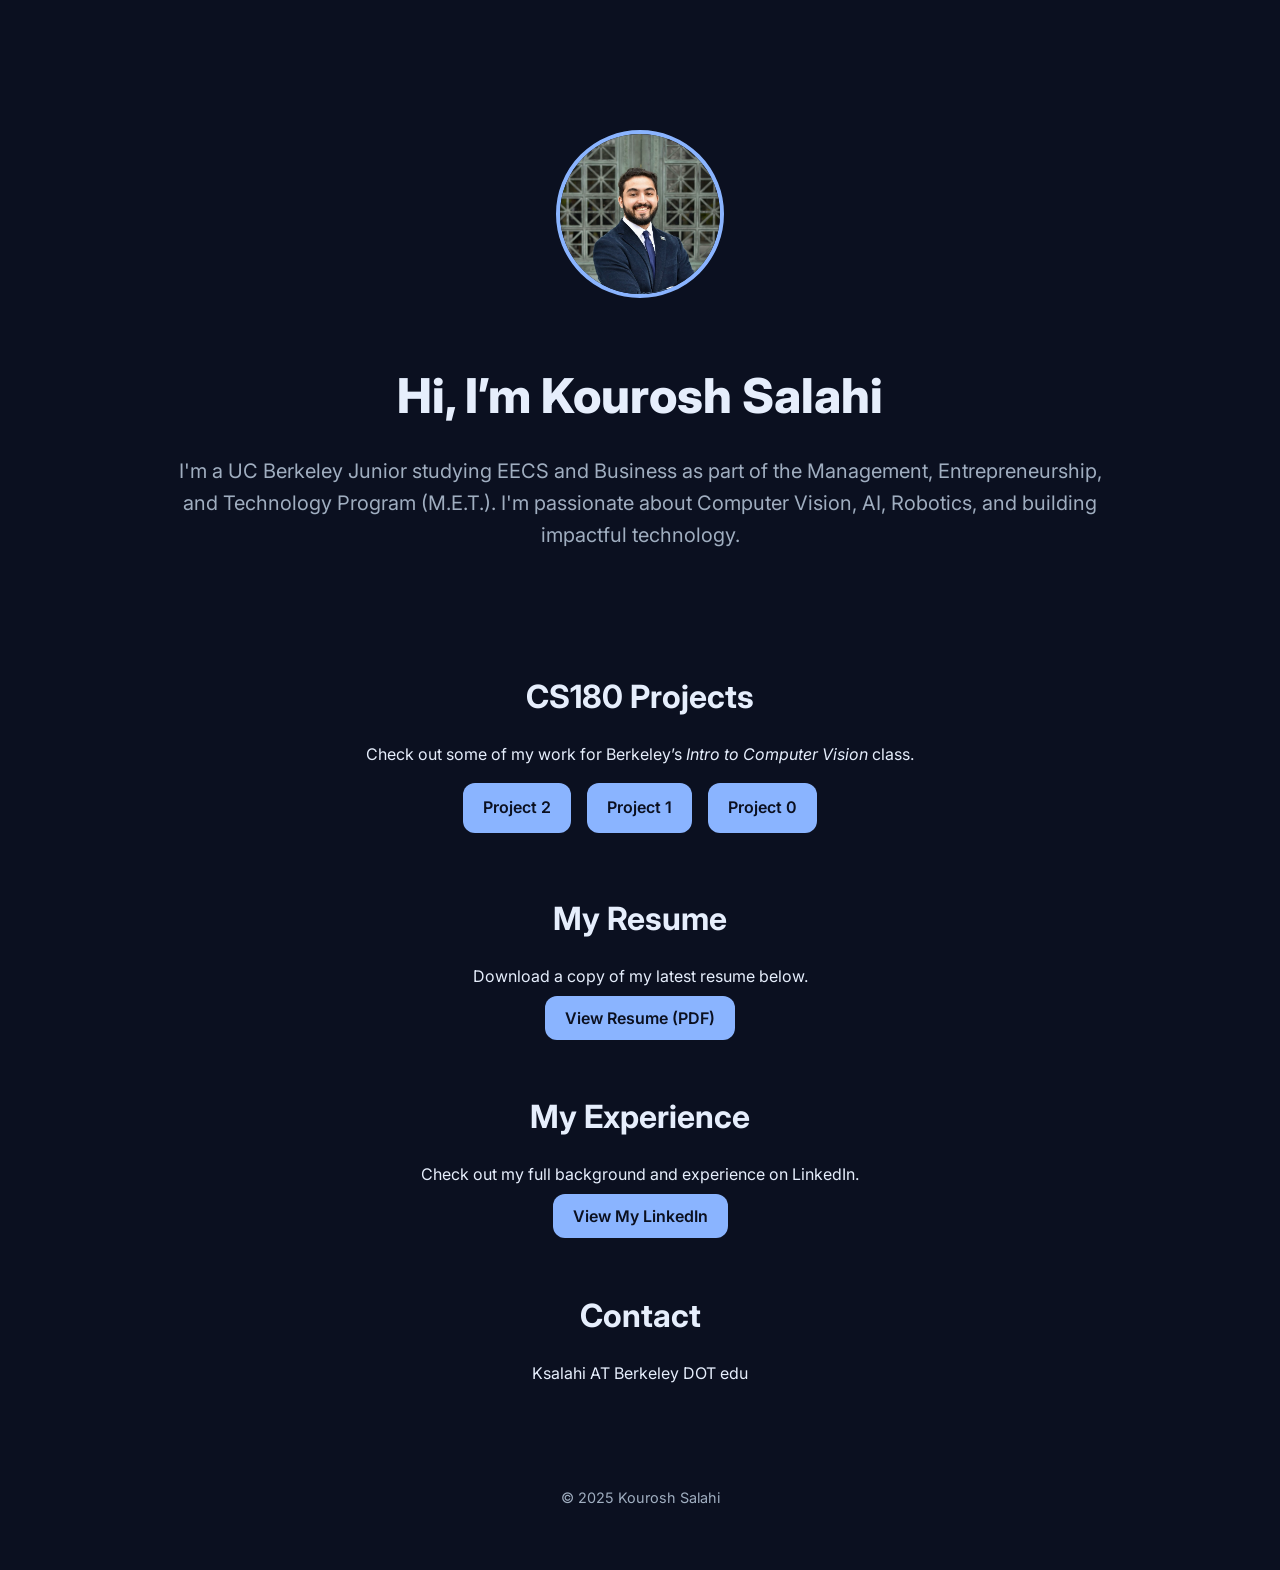
==== index.html @ a62f7135 "Revise personal info and include resume download link Updated personal description and added resume " ====
<!doctype html>
<html lang="en">
<head>
  <meta charset="utf-8" />
  <meta name="viewport" content="width=device-width, initial-scale=1" />
  <title>Kourosh Salahi — Landing Page</title>
  <link href="https://fonts.googleapis.com/css2?family=Inter:wght@400;600;800&display=swap" rel="stylesheet">
  <style>
    :root {
      --bg: #0b1020;
      --card: #111836;
      --muted: #a0aec0;
      --ink: #e6eefc;
      --accent: #8ab4ff;
    }
    body {
      margin: 0;
      font-family: Inter, system-ui, sans-serif;
      background: var(--bg);
      color: var(--ink);
      line-height: 1.6;
    }
    .container {
      max-width: 1000px;
      margin: 0 auto;
      padding: 20px;
    }
    header {
      text-align: center;
      padding: 80px 20px 40px;
    }
    header img {
      width: 160px;
      height: 160px;
      border-radius: 50%;
      object-fit: cover;
      border: 4px solid var(--accent);
      margin-top: 30px;
      margin-bottom: 20px;
    }
    header h1 {
      font-size: 3rem;
      font-weight: 800;
      margin-bottom: 15px;
    }
    header p {
      font-size: 1.25rem;
      color: var(--muted);
    }
    section {
      margin: 60px 0;
      text-align: center;
    }
    section h2 {
      font-size: 2rem;
      font-weight: 700;
      margin-bottom: 20px;
    }
    .btn-grid {
      display: flex;
      flex-wrap: wrap;
      gap: 16px;
      justify-content: center;
    }
    .btn {
      background: var(--accent);
      color: #0b1020;
      padding: 12px 20px;
      border-radius: 12px;
      font-weight: 600;
      text-decoration: none;
      transition: background 0.2s ease;
    }
    .btn:hover {
      background: #a7c4ff;
    }
    footer {
      text-align: center;
      color: var(--muted);
      padding: 40px 20px;
      font-size: 0.9rem;
    }
  </style>
</head>
<body>
  <div class="container">
    <!-- Intro -->
    <header>
      <!-- Replace 'me.jpg' with your picture -->
      <img src="./media/me.jpg" alt="Kourosh Salahi headshot">
      <h1>Hi, I’m Kourosh Salahi</h1>
      <p>I'm a UC Berkeley Junior studying EECS and Business as part of the Management, Entrepreneurship, and Technology Program (M.E.T.). I'm passionate about Computer Vision, AI, Robotics, and building impactful technology.</p>
    </header>

    <!-- Projects section -->
    <section>
      <h2>CS180 Projects</h2>
      <p>Check out some of my work for Berkeley’s <em>Intro to Computer Vision</em> class.</p>
      <div class="btn-grid">
        <a href="./2/" class="btn">Project 2</a>
        <a href="./1/" class="btn">Project 1</a>
        <a href="./0/" class="btn">Project 0</a>
      </div>

    </section>

    <!-- Resume section -->
<!-- Resume section -->
<section> 
  <h2>My Resume</h2> 
  <p>Download a copy of my latest resume below.</p>  
  <a href="Salahi_Kourosh_Resume_Site.pdf" target="_blank" class="btn">View Resume (PDF)</a> 
</section>
    
<section>
  <h2>My Experience</h2>
  <p>Check out my full background and experience on LinkedIn.</p>
  <a href="https://www.linkedin.com/in/kourosh-salahi" target="_blank" class="btn">View My LinkedIn</a>
</section>

<section>
  <h2>Contact</h2>
  <p>Ksalahi AT Berkeley DOT edu</p>
</section>
    <!-- Footer -->
    <footer>
      © 2025 Kourosh Salahi
    </footer>
  </div>
</body>
</html>
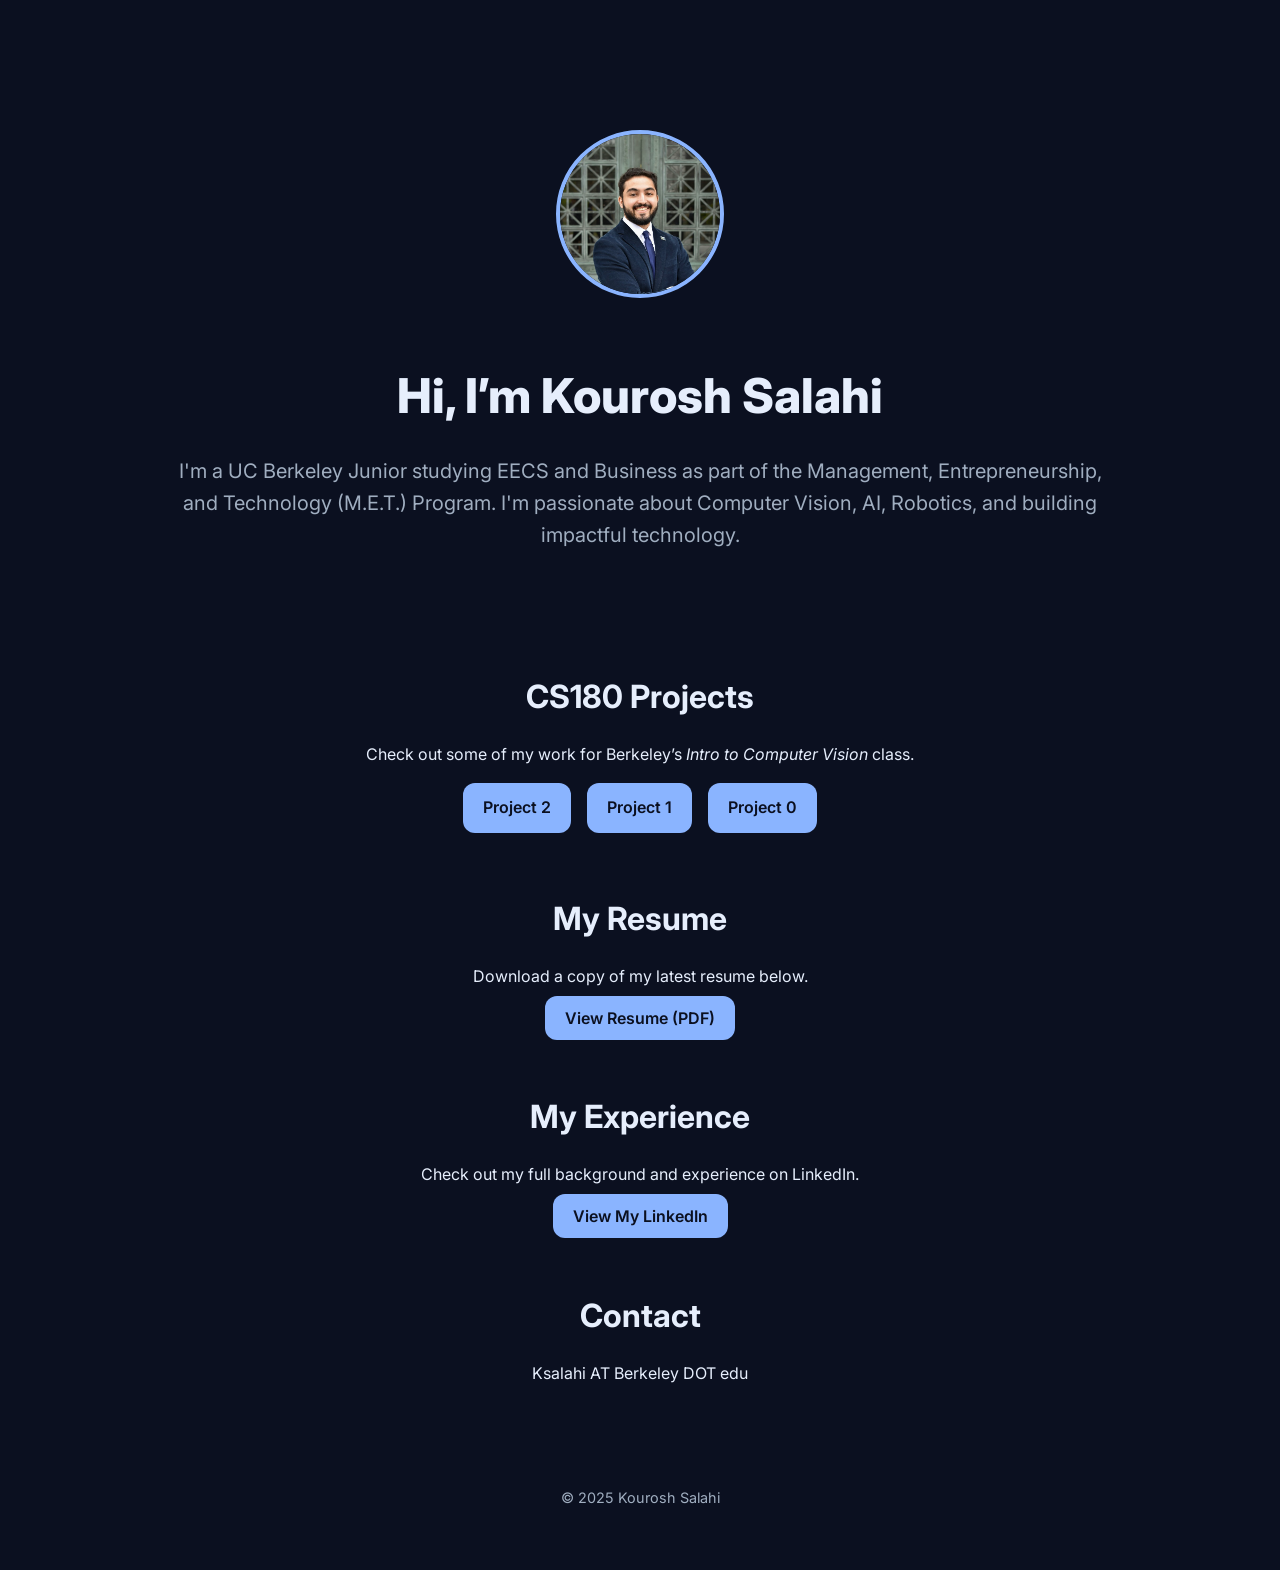
==== commit 43449703: "Fix typo in program name description" ====
--- a/index.html
+++ b/index.html
@@ -89,7 +89,7 @@
       <!-- Replace 'me.jpg' with your picture -->
       <img src="./media/me.jpg" alt="Kourosh Salahi headshot">
       <h1>Hi, I’m Kourosh Salahi</h1>
-      <p>I'm a UC Berkeley Junior studying EECS and Business as part of the Management, Entrepreneurship, and Technology Program (M.E.T.). I'm passionate about Computer Vision, AI, Robotics, and building impactful technology.</p>
+      <p>I'm a UC Berkeley Junior studying EECS and Business as part of the Management, Entrepreneurship, and Technology (M.E.T.) Program. I'm passionate about Computer Vision, AI, Robotics, and building impactful technology.</p>
     </header>
 
     <!-- Projects section -->
@@ -109,7 +109,7 @@
 <section> 
   <h2>My Resume</h2> 
   <p>Download a copy of my latest resume below.</p>  
-  <a href="Salahi_Kourosh_Resume_Site.pdf" target="_blank" class="btn">View Resume (PDF)</a> 
+  <a href="./media/Salahi_Kourosh_Resume_Site.pdf" target="_blank" class="btn">View Resume (PDF)</a> 
 </section>
     
 <section>
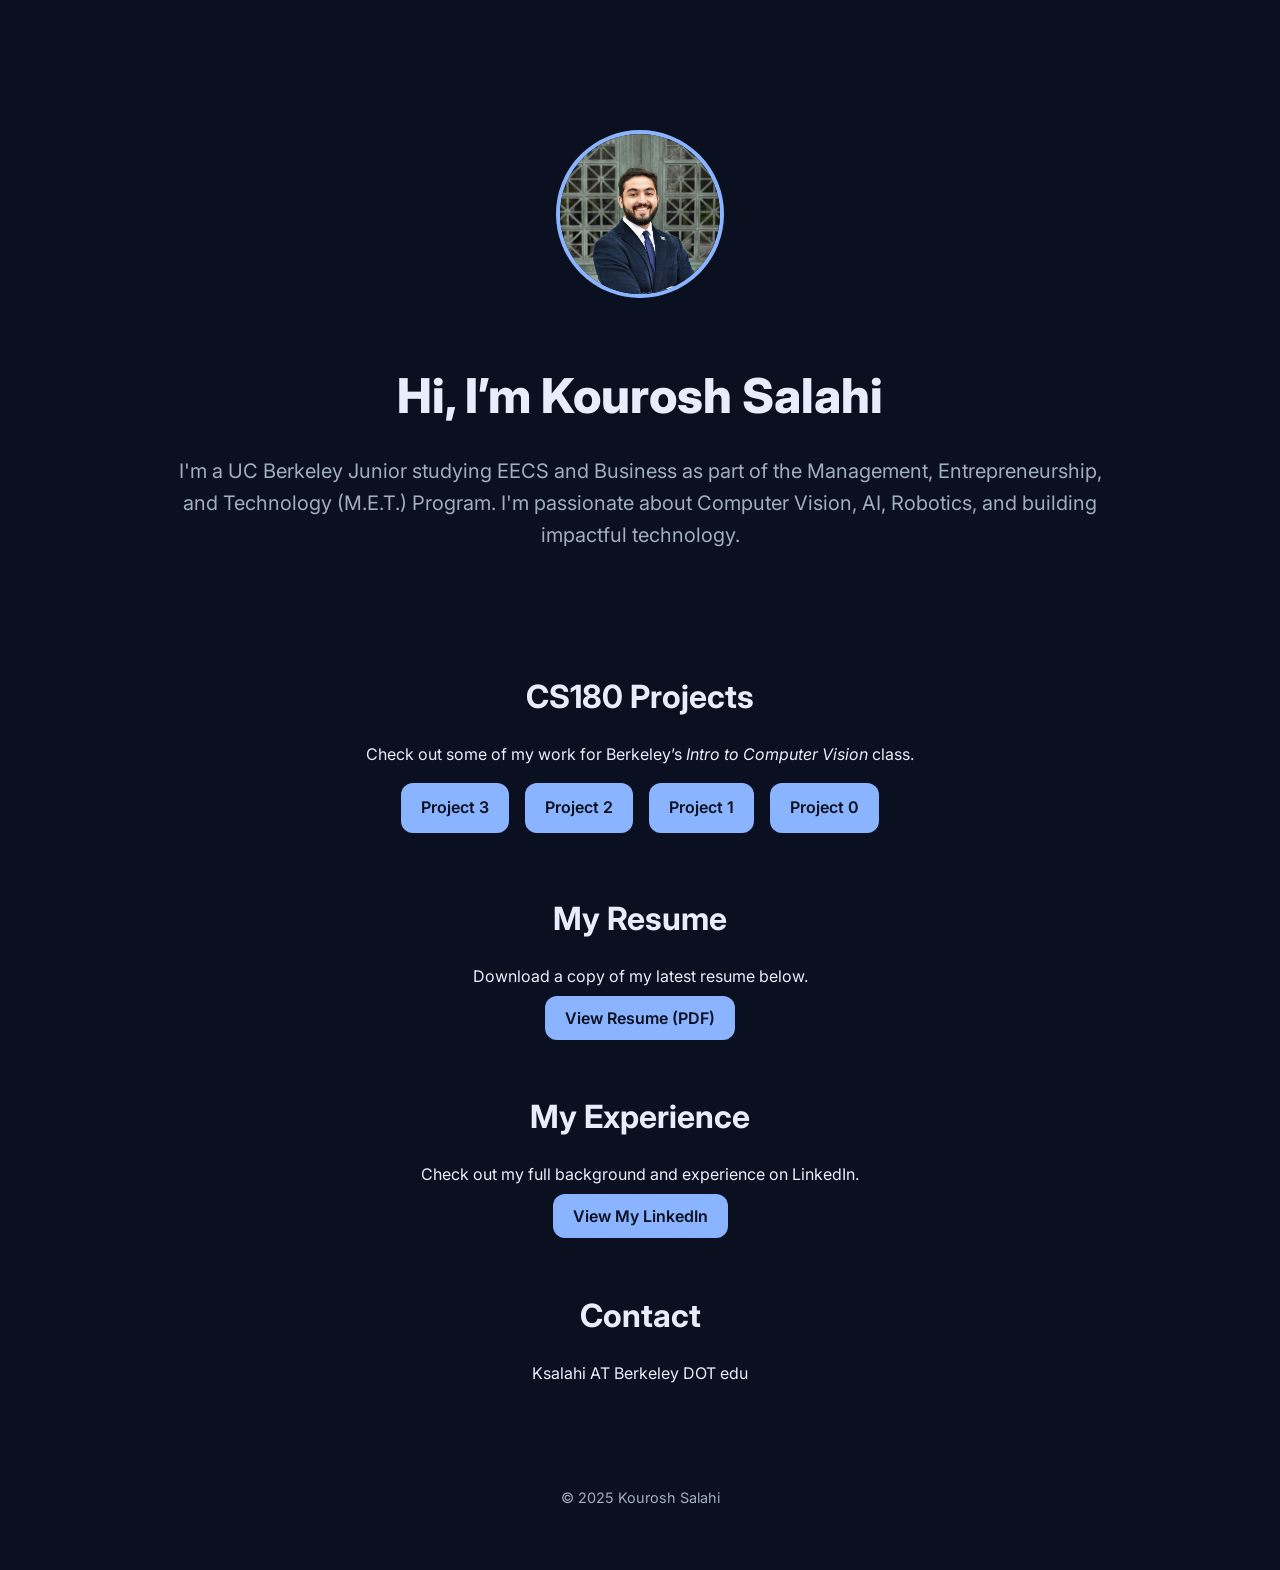
==== commit 1a686bb9: "Add link for Project 3 in index.html" ====
--- a/index.html
+++ b/index.html
@@ -97,6 +97,7 @@
       <h2>CS180 Projects</h2>
       <p>Check out some of my work for Berkeley’s <em>Intro to Computer Vision</em> class.</p>
       <div class="btn-grid">
+        <a href="./3/" class="btn">Project 3</a>
         <a href="./2/" class="btn">Project 2</a>
         <a href="./1/" class="btn">Project 1</a>
         <a href="./0/" class="btn">Project 0</a>
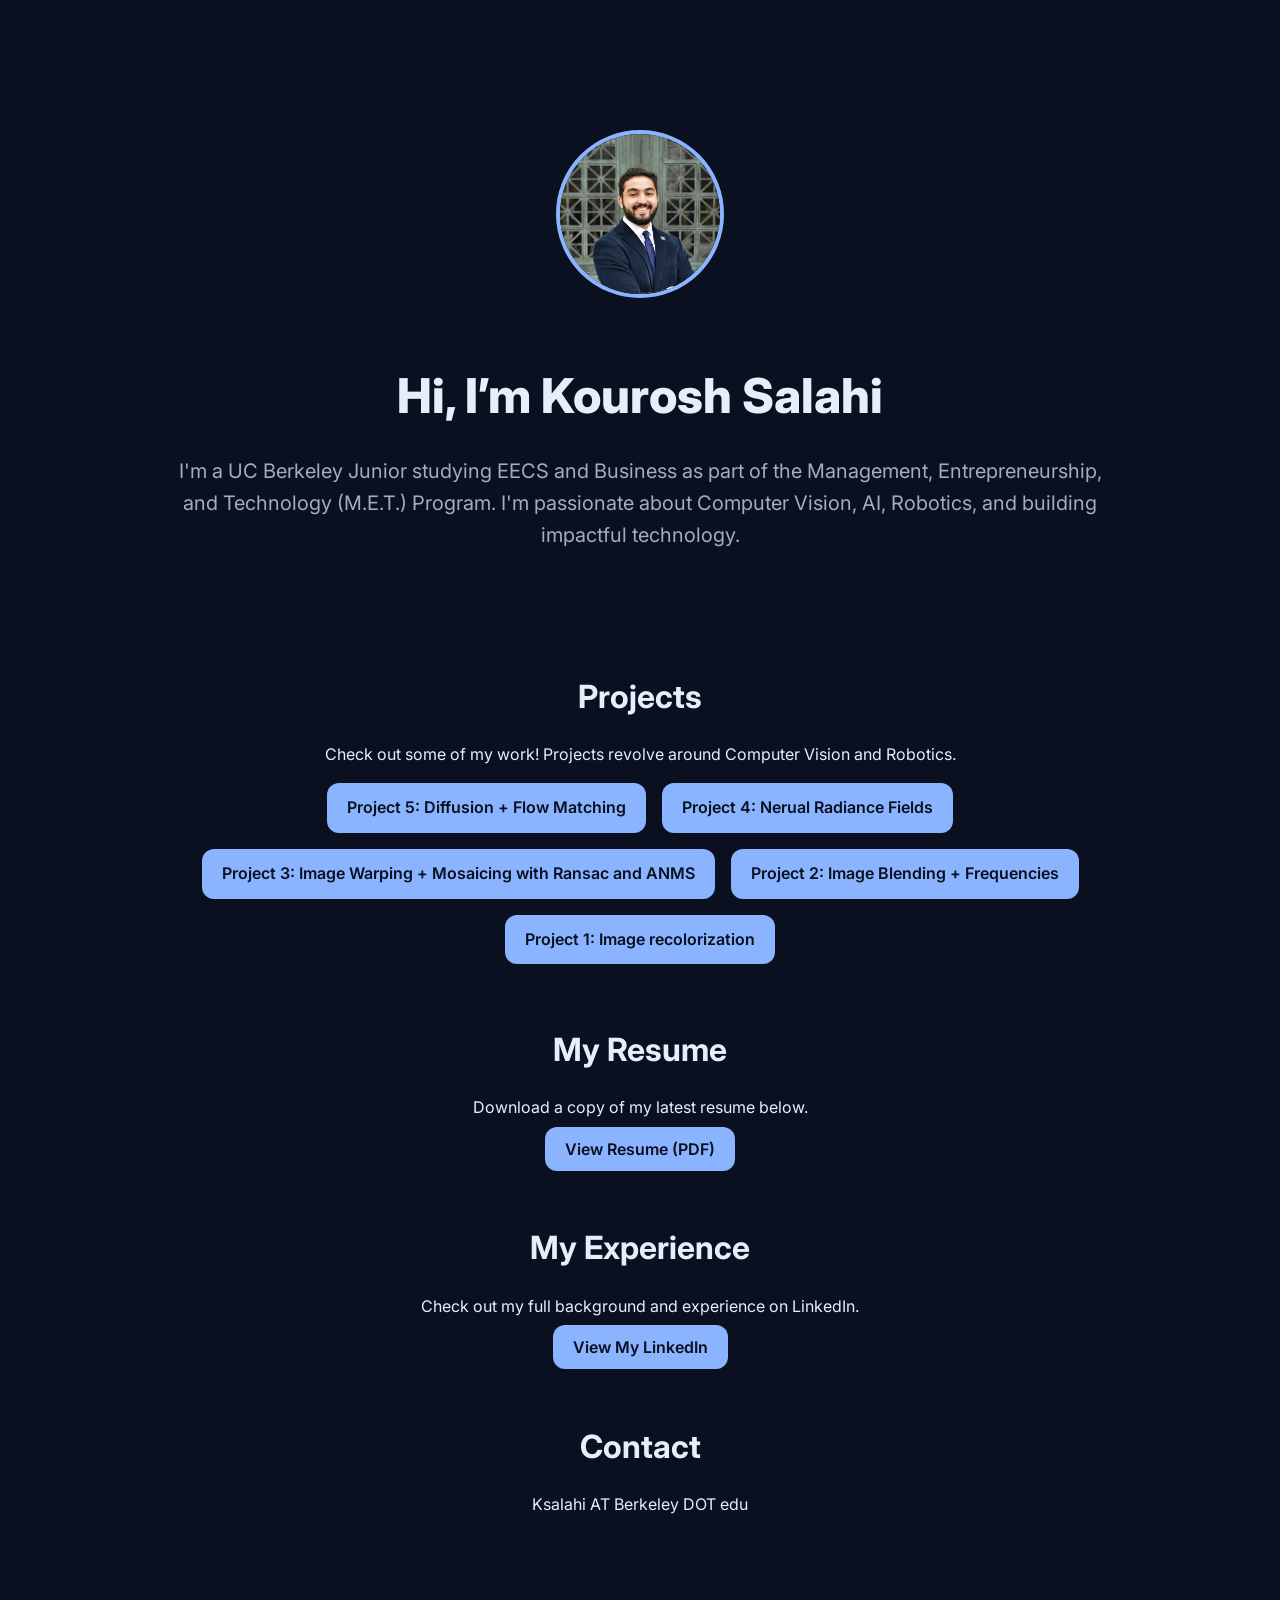
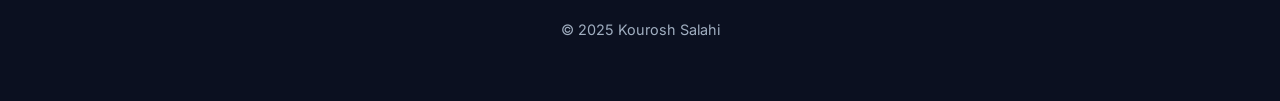
==== commit 2a7352fb: "Update project section in index.html" ====
--- a/index.html
+++ b/index.html
@@ -94,13 +94,14 @@
 
     <!-- Projects section -->
     <section>
-      <h2>CS180 Projects</h2>
-      <p>Check out some of my work for Berkeley’s <em>Intro to Computer Vision</em> class.</p>
+      <h2>Projects</h2>
+      <p>Check out some of my work! Projects revolve around Computer Vision and Robotics.</p>
       <div class="btn-grid">
-        <a href="./3/" class="btn">Project 3</a>
-        <a href="./2/" class="btn">Project 2</a>
-        <a href="./1/" class="btn">Project 1</a>
-        <a href="./0/" class="btn">Project 0</a>
+        <a href="./5/" class="btn">Project 5: Diffusion + Flow Matching</a>
+        <a href="./4/" class="btn">Project 4: Nerual Radiance Fields </a>
+        <a href="./3/" class="btn">Project 3: Image Warping + Mosaicing with Ransac and ANMS</a>
+        <a href="./2/" class="btn">Project 2: Image Blending + Frequencies</a>
+        <a href="./1/" class="btn">Project 1: Image recolorization </a>
       </div>
 
     </section>
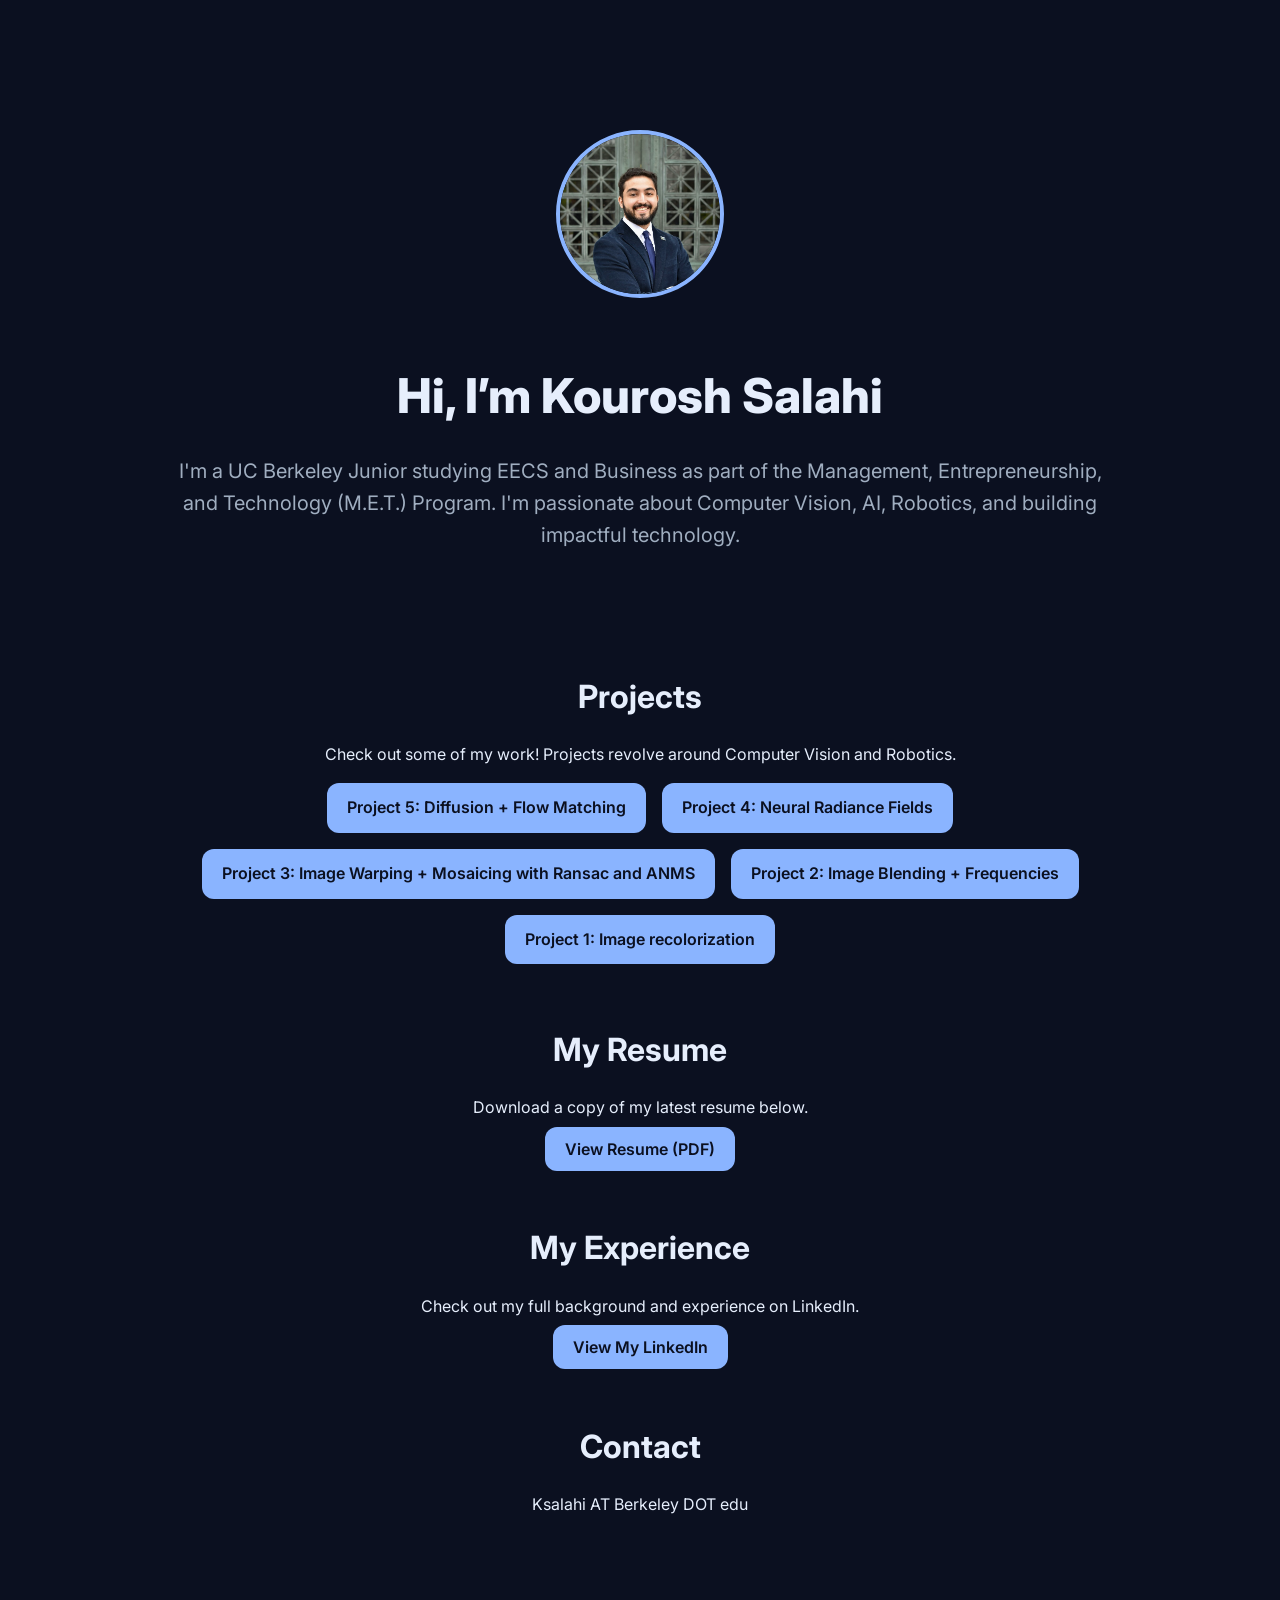
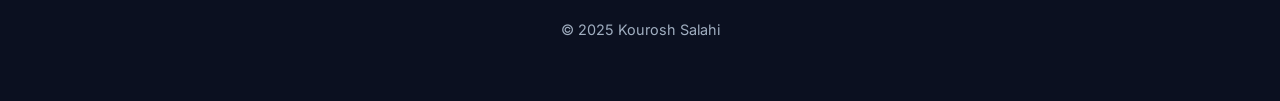
==== commit 9a523f48: "Fix typo in Project 4 link text" ====
--- a/index.html
+++ b/index.html
@@ -98,7 +98,7 @@
       <p>Check out some of my work! Projects revolve around Computer Vision and Robotics.</p>
       <div class="btn-grid">
         <a href="./5/" class="btn">Project 5: Diffusion + Flow Matching</a>
-        <a href="./4/" class="btn">Project 4: Nerual Radiance Fields </a>
+        <a href="./4/" class="btn">Project 4: Neural Radiance Fields </a>
         <a href="./3/" class="btn">Project 3: Image Warping + Mosaicing with Ransac and ANMS</a>
         <a href="./2/" class="btn">Project 2: Image Blending + Frequencies</a>
         <a href="./1/" class="btn">Project 1: Image recolorization </a>
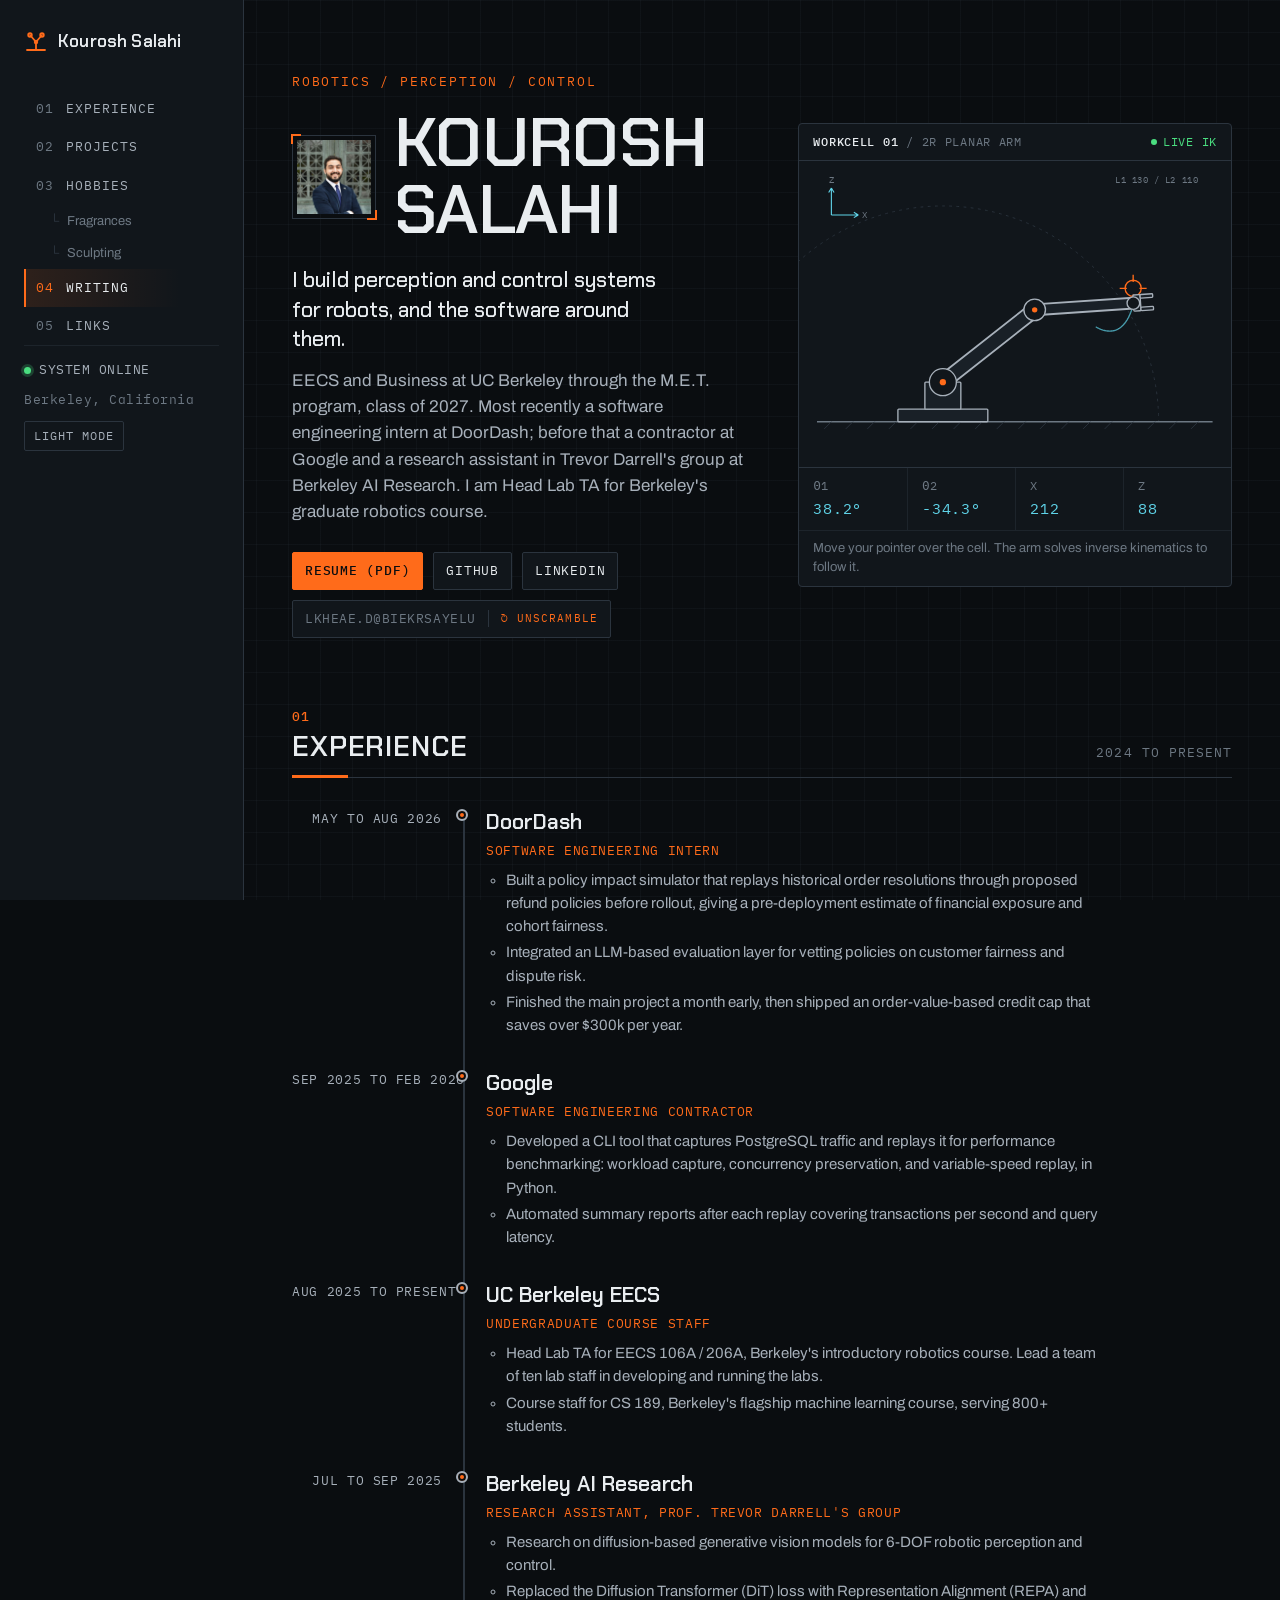
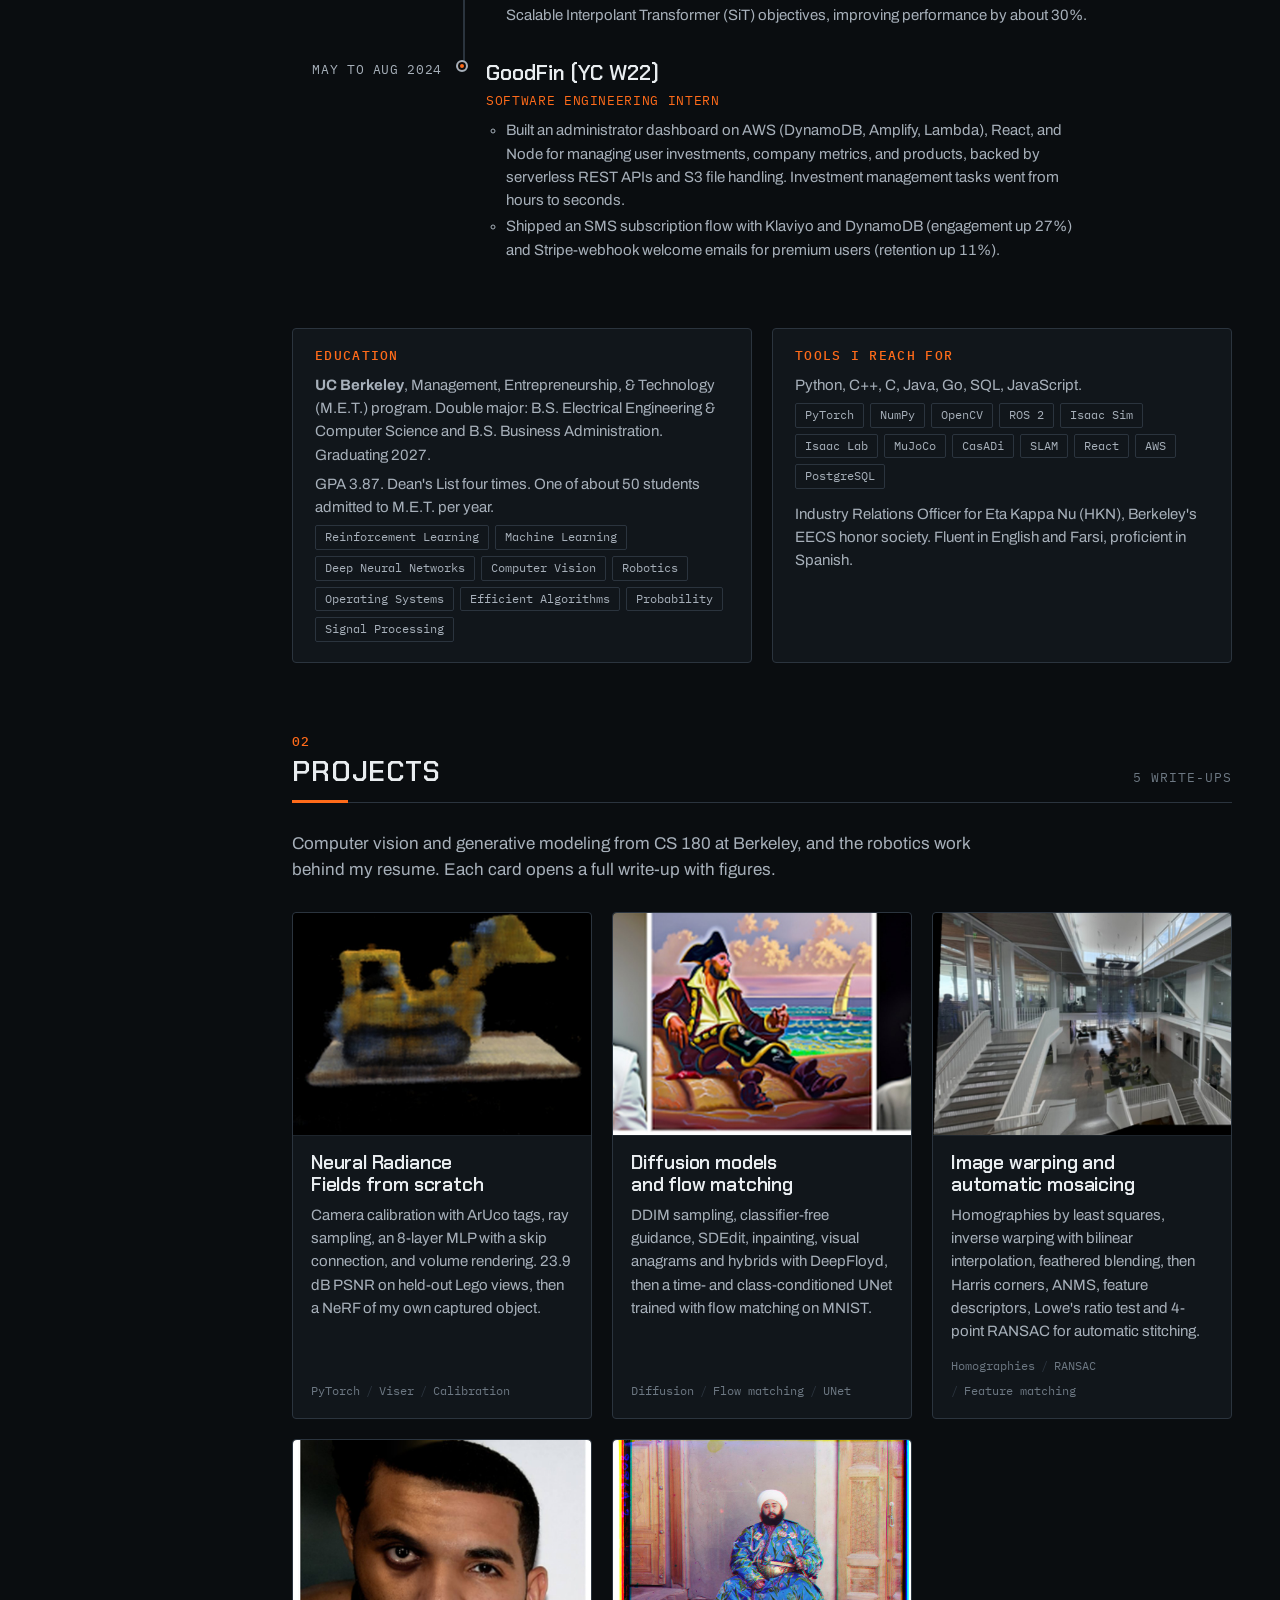
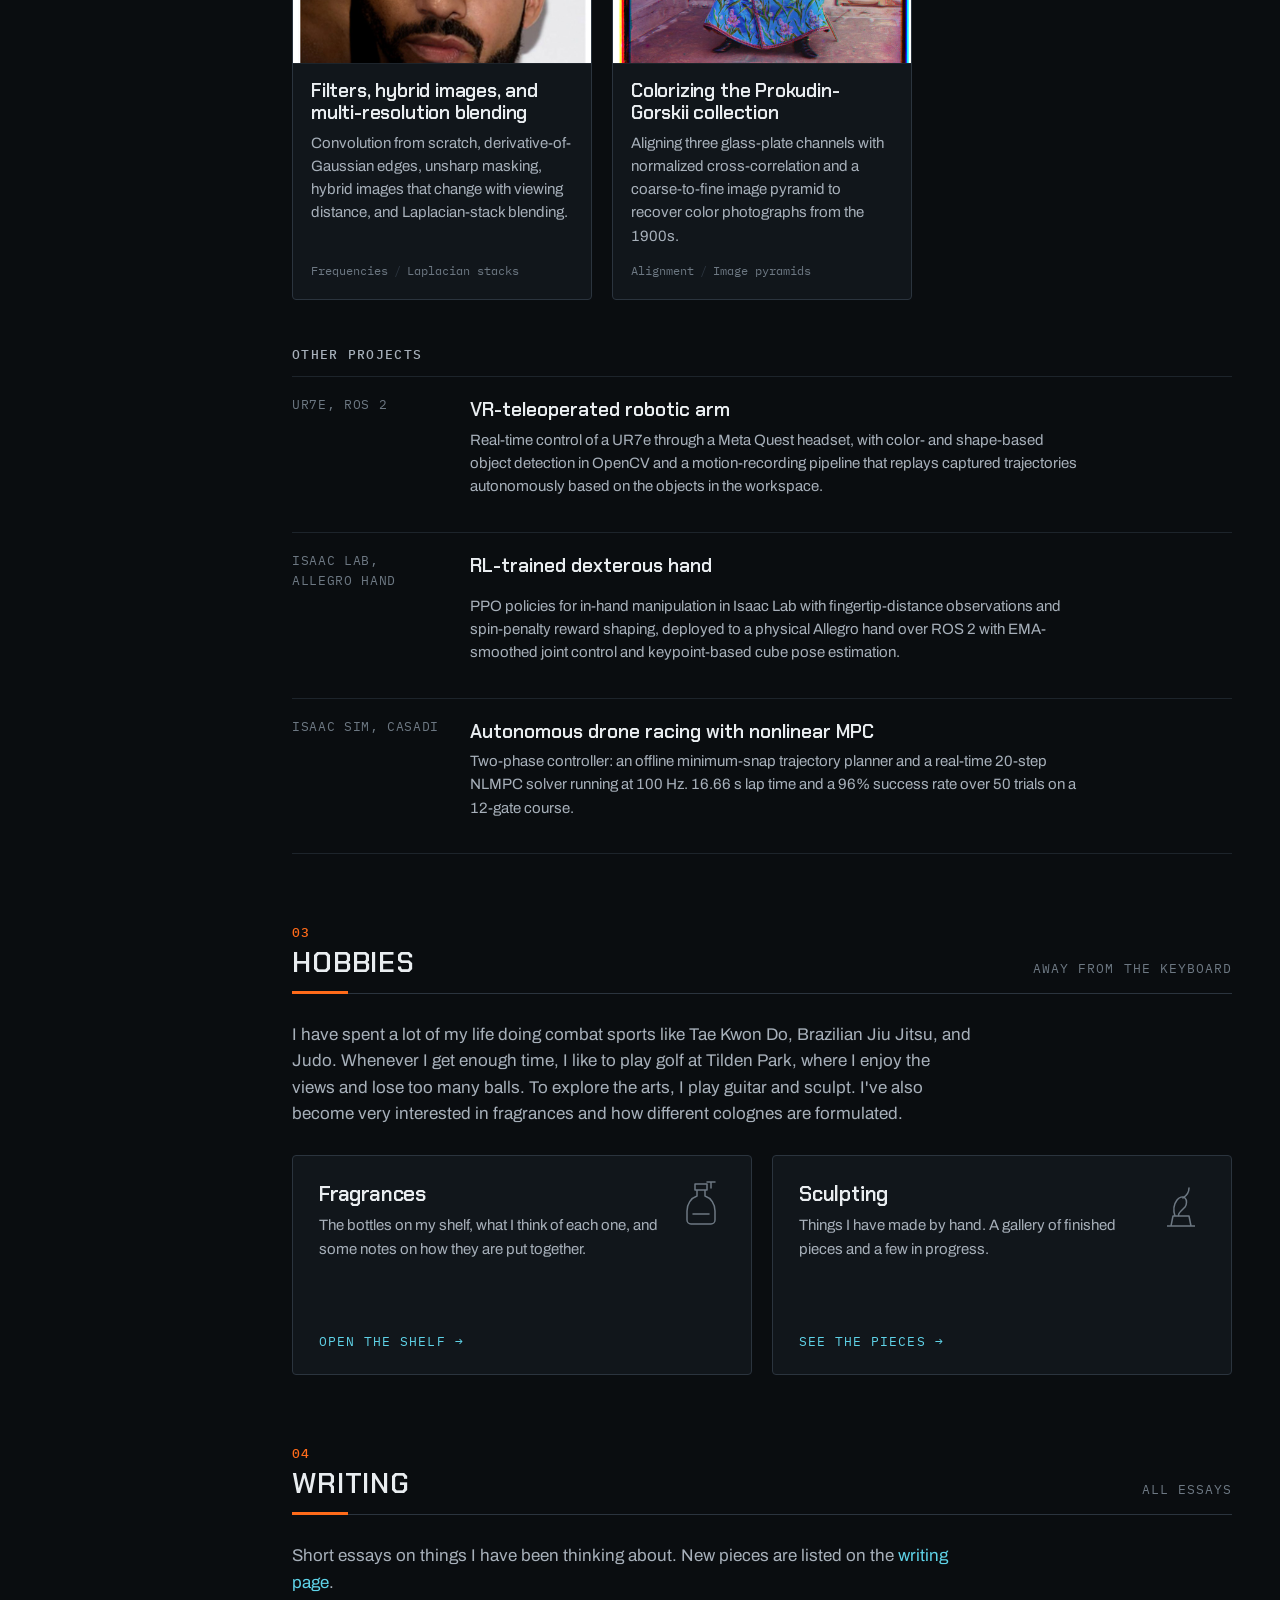
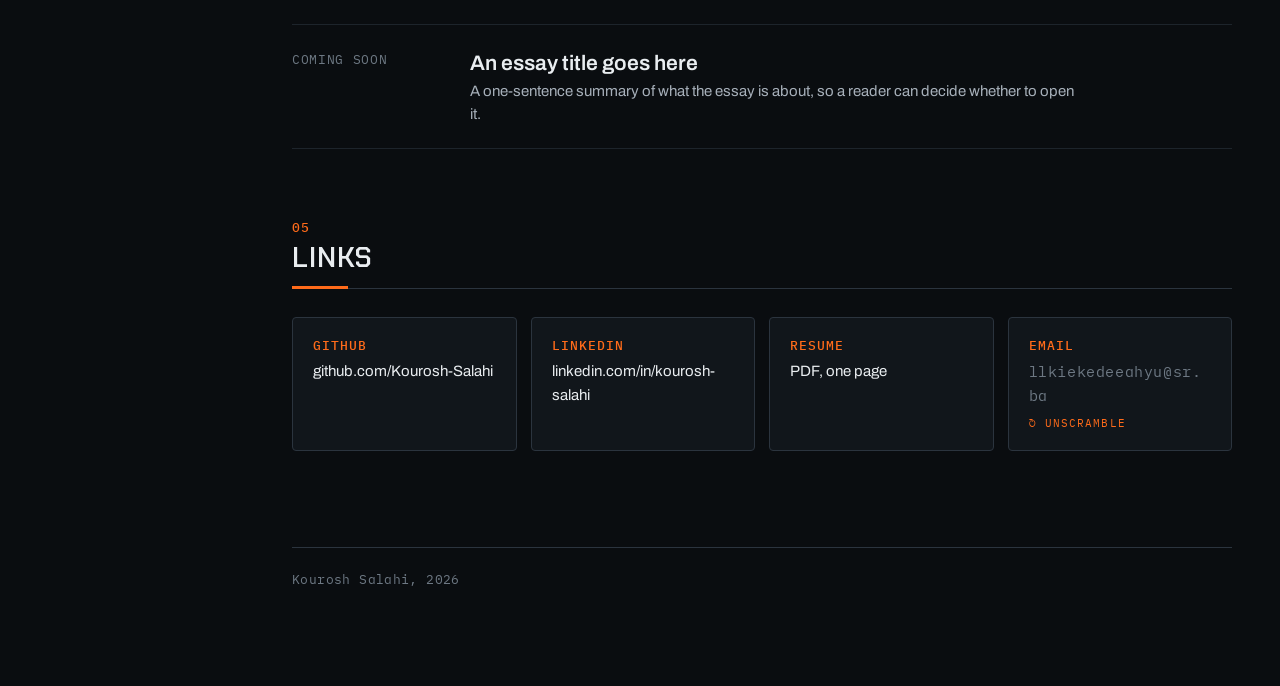
==== commit 6266a386: "fable" ====
--- a/index.html
+++ b/index.html
@@ -1,133 +1,337 @@
 <!doctype html>
 <html lang="en">
 <head>
-  <meta charset="utf-8" />
-  <meta name="viewport" content="width=device-width, initial-scale=1" />
-  <title>Kourosh Salahi — Landing Page</title>
-  <link href="https://fonts.googleapis.com/css2?family=Inter:wght@400;600;800&display=swap" rel="stylesheet">
-  <style>
-    :root {
-      --bg: #0b1020;
-      --card: #111836;
-      --muted: #a0aec0;
-      --ink: #e6eefc;
-      --accent: #8ab4ff;
-    }
-    body {
-      margin: 0;
-      font-family: Inter, system-ui, sans-serif;
-      background: var(--bg);
-      color: var(--ink);
-      line-height: 1.6;
-    }
-    .container {
-      max-width: 1000px;
-      margin: 0 auto;
-      padding: 20px;
-    }
-    header {
-      text-align: center;
-      padding: 80px 20px 40px;
-    }
-    header img {
-      width: 160px;
-      height: 160px;
-      border-radius: 50%;
-      object-fit: cover;
-      border: 4px solid var(--accent);
-      margin-top: 30px;
-      margin-bottom: 20px;
-    }
-    header h1 {
-      font-size: 3rem;
-      font-weight: 800;
-      margin-bottom: 15px;
-    }
-    header p {
-      font-size: 1.25rem;
-      color: var(--muted);
-    }
-    section {
-      margin: 60px 0;
-      text-align: center;
-    }
-    section h2 {
-      font-size: 2rem;
-      font-weight: 700;
-      margin-bottom: 20px;
-    }
-    .btn-grid {
-      display: flex;
-      flex-wrap: wrap;
-      gap: 16px;
-      justify-content: center;
-    }
-    .btn {
-      background: var(--accent);
-      color: #0b1020;
-      padding: 12px 20px;
-      border-radius: 12px;
-      font-weight: 600;
-      text-decoration: none;
-      transition: background 0.2s ease;
-    }
-    .btn:hover {
-      background: #a7c4ff;
-    }
-    footer {
-      text-align: center;
-      color: var(--muted);
-      padding: 40px 20px;
-      font-size: 0.9rem;
-    }
-  </style>
+  <meta charset="utf-8">
+  <meta name="viewport" content="width=device-width, initial-scale=1">
+  <title>Kourosh Salahi</title>
+  <meta name="description" content="Kourosh Salahi. EECS and Business at UC Berkeley. Robotics, computer vision, and the software around them.">
+  <link rel="icon" href="assets/favicon.svg" type="image/svg+xml">
+  <link rel="preconnect" href="https://fonts.googleapis.com">
+  <link rel="preconnect" href="https://fonts.gstatic.com" crossorigin>
+  <link href="https://fonts.googleapis.com/css2?family=Archivo:ital,wght@0,400..700;1,400..700&family=Chakra+Petch:wght@500;600;700&family=IBM+Plex+Mono:wght@400;500&display=swap" rel="stylesheet">
+  <link rel="stylesheet" href="assets/css/site.css">
 </head>
 <body>
-  <div class="container">
-    <!-- Intro -->
-    <header>
-      <!-- Replace 'me.jpg' with your picture -->
-      <img src="./media/me.jpg" alt="Kourosh Salahi headshot">
-      <h1>Hi, I’m Kourosh Salahi</h1>
-      <p>I'm a UC Berkeley Junior studying EECS and Business as part of the Management, Entrepreneurship, and Technology (M.E.T.) Program. I'm passionate about Computer Vision, AI, Robotics, and building impactful technology.</p>
-    </header>
-
-    <!-- Projects section -->
-    <section>
-      <h2>Projects</h2>
-      <p>Check out some of my work! Projects revolve around Computer Vision and Robotics.</p>
-      <div class="btn-grid">
-        <a href="./5/" class="btn">Project 5: Diffusion + Flow Matching</a>
-        <a href="./4/" class="btn">Project 4: Neural Radiance Fields </a>
-        <a href="./3/" class="btn">Project 3: Image Warping + Mosaicing with Ransac and ANMS</a>
-        <a href="./2/" class="btn">Project 2: Image Blending + Frequencies</a>
-        <a href="./1/" class="btn">Project 1: Image recolorization </a>
-      </div>
-
-    </section>
-
-    <!-- Resume section -->
-<!-- Resume section -->
-<section> 
-  <h2>My Resume</h2> 
-  <p>Download a copy of my latest resume below.</p>  
-  <a href="./media/Salahi_Kourosh_Resume_Site.pdf" target="_blank" class="btn">View Resume (PDF)</a> 
-</section>
-    
-<section>
-  <h2>My Experience</h2>
-  <p>Check out my full background and experience on LinkedIn.</p>
-  <a href="https://www.linkedin.com/in/kourosh-salahi" target="_blank" class="btn">View My LinkedIn</a>
-</section>
-
-<section>
-  <h2>Contact</h2>
-  <p>Ksalahi AT Berkeley DOT edu</p>
-</section>
-    <!-- Footer -->
-    <footer>
-      © 2025 Kourosh Salahi
-    </footer>
-  </div>
+<div class="shell">
+
+  <!-- ============ Sidebar ============ -->
+  <aside class="sidebar">
+    <div class="sidebar-inner">
+      <a class="brand" href="./">
+        <svg class="brand-mark" viewBox="0 0 24 24" aria-hidden="true"><path d="M3 21h18M12 21V13M12 13l6-7M12 13L6 6" fill="none" stroke="currentColor" stroke-width="1.8" stroke-linecap="round" stroke-linejoin="round"/><circle cx="12" cy="13" r="2.2" fill="currentColor"/><circle cx="18" cy="6" r="1.8" fill="none" stroke="currentColor" stroke-width="1.8"/><circle cx="6" cy="6" r="1.8" fill="none" stroke="currentColor" stroke-width="1.8"/></svg>
+        Kourosh Salahi
+      </a>
+      <button class="nav-toggle" aria-expanded="false" aria-controls="nav">Menu</button>
+      <nav class="nav" id="nav" aria-label="Sections">
+        <ul>
+          <li><a href="#experience">Experience</a></li>
+          <li><a href="#projects">Projects</a></li>
+          <li><a href="#hobbies">Hobbies</a>
+            <ul class="sub">
+              <li><a href="hobbies/fragrances/">Fragrances</a></li>
+              <li><a href="hobbies/sculpting/">Sculpting</a></li>
+            </ul>
+          </li>
+          <li><a href="#writing">Writing</a></li>
+          <li><a href="#links">Links</a></li>
+        </ul>
+        <div class="nav-foot"><span class="status">System online</span><span>Berkeley, California</span></div>
+      </nav>
+    </div>
+  </aside>
+
+  <!-- ============ Content ============ -->
+  <main class="content">
+    <div class="page">
+
+      <!-- Hero -->
+      <section class="hero" id="top">
+        <div class="hero-text">
+          <p class="kicker">Robotics / Perception / Control</p>
+          <div class="hero-id">
+            <div class="operator"><img src="media/me.jpg" alt="Portrait of Kourosh Salahi" width="84" height="84"></div>
+            <h1>Kourosh Salahi</h1>
+          </div>
+          <p class="lede">I build perception and control systems for robots, and the software around them.</p>
+          <p class="sub">EECS and Business at UC Berkeley through the M.E.T. program, class of 2027. Most recently a software engineering intern at DoorDash; before that a contractor at Google and a research assistant in Trevor Darrell's group at Berkeley AI Research. I am Head Lab TA for Berkeley's graduate robotics course.</p>
+          <div class="hero-meta">
+            <a href="media/Salahi_Kourosh_Resume_Site.pdf" target="_blank" rel="noopener">Resume (PDF)</a>
+            <a href="https://github.com/Kourosh-Salahi" target="_blank" rel="noopener">GitHub</a>
+            <a href="https://www.linkedin.com/in/kourosh-salahi" target="_blank" rel="noopener">LinkedIn</a>
+            <a class="email" href="#links" data-u="ksalahi" data-h="berkeley" data-t="edu"><span class="email-chars">eykd@iulekeh.blasear</span></a>
+          </div>
+        </div>
+
+        <!-- Live two-link arm. assets/js/site.js solves the inverse kinematics; without JS it shows this rest pose. -->
+        <figure class="workcell">
+          <div class="wc-bar"><span><b>Workcell 01</b> / 2R planar arm</span><span class="wc-live">Live IK</span></div>
+          <svg class="arm" id="arm" viewBox="0 0 480 340" role="img" aria-label="A two-link robot arm that follows your pointer using inverse kinematics">
+            <path class="reach" d="M-80 290A240 240 0 0 1 400 290"/>
+            <path class="floor" d="M20 290H460"/>
+            <path class="hatch" d="M36 290l-8 8M60 290l-8 8M84 290l-8 8M108 290l-8 8M132 290l-8 8M156 290l-8 8M180 290l-8 8M204 290l-8 8M228 290l-8 8M252 290l-8 8M276 290l-8 8M300 290l-8 8M324 290l-8 8M348 290l-8 8M372 290l-8 8M396 290l-8 8M420 290l-8 8M444 290l-8 8"/>
+            <path class="axis" d="M36 60h30M36 60v-30M66 60l-5-3M66 60l-5 3M36 30l-3 5M36 30l3 5"/>
+            <text x="70" y="63">X</text><text x="33" y="24">Z</text>
+            <text x="444" y="24" text-anchor="end">L1 130 / L2 110</text>
+            <polyline class="trail" id="arm-trail" points=""/>
+            <g class="target" id="arm-target" transform="translate(245 120)"><circle r="9"/><path d="M-15 0h8M7 0h8M0 -15v8M0 7v8"/></g>
+            <rect class="base" x="110" y="276" width="100" height="14" rx="1"/>
+            <rect class="base" x="140" y="246" width="40" height="30" rx="1"/>
+            <line class="link-out" id="arm-l1o" x1="160" y1="246" x2="128" y2="120"/>
+            <line class="link-in" id="arm-l1i" x1="160" y1="246" x2="128" y2="120"/>
+            <line class="link-out" id="arm-l2o" x1="128" y1="120" x2="238" y2="120" style="stroke-width:14"/>
+            <line class="link-in" id="arm-l2i" x1="128" y1="120" x2="238" y2="120" style="stroke-width:10"/>
+            <g id="arm-tool" transform="translate(238 120) rotate(0)">
+              <rect class="tool" x="0" y="-9" width="8" height="18" rx="1"/>
+              <rect class="tool" x="8" y="-9" width="14" height="4" rx="1"/>
+              <rect class="tool" x="8" y="5" width="14" height="4" rx="1"/>
+            </g>
+            <circle class="joint" cx="160" cy="246" r="15"/><circle class="pin" cx="160" cy="246" r="3.5"/>
+            <circle class="joint" id="arm-j2" cx="128" cy="120" r="12"/><circle class="pin" id="arm-p2" cx="128" cy="120" r="3"/>
+            <circle class="joint" id="arm-j3" cx="238" cy="120" r="7"/>
+          </svg>
+          <dl class="wc-telemetry" aria-hidden="true">
+            <div><dt>&theta;1</dt><dd id="arm-t1">104.2&deg;</dd></div>
+            <div><dt>&theta;2</dt><dd id="arm-t2">-104.2&deg;</dd></div>
+            <div><dt>x</dt><dd id="arm-x">78</dd></div>
+            <div><dt>z</dt><dd id="arm-z">126</dd></div>
+          </dl>
+          <figcaption>Move your pointer over the cell. The arm solves inverse kinematics to follow it.</figcaption>
+        </figure>
+      </section>
+
+      <!-- Experience -->
+      <section class="section" id="experience">
+        <div class="section-head">
+          <h2>Experience</h2>
+          <span class="count">2024 to present</span>
+        </div>
+        <ol class="timeline">
+          <li>
+            <div class="when">May to Aug 2026</div>
+            <div>
+              <div class="who">DoorDash</div>
+              <div class="role">Software Engineering Intern</div>
+              <ul class="what">
+                <li>Built a policy impact simulator that replays historical order resolutions through proposed refund policies before rollout, giving a pre-deployment estimate of financial exposure and cohort fairness.</li>
+                <li>Integrated an LLM-based evaluation layer for vetting policies on customer fairness and dispute risk.</li>
+                <li>Finished the main project a month early, then shipped an order-value-based credit cap that saves over $300k per year.</li>
+              </ul>
+            </div>
+          </li>
+          <li>
+            <div class="when">Sep 2025 to Feb 2026</div>
+            <div>
+              <div class="who">Google</div>
+              <div class="role">Software Engineering Contractor</div>
+              <ul class="what">
+                <li>Developed a CLI tool that captures PostgreSQL traffic and replays it for performance benchmarking: workload capture, concurrency preservation, and variable-speed replay, in Python.</li>
+                <li>Automated summary reports after each replay covering transactions per second and query latency.</li>
+              </ul>
+            </div>
+          </li>
+          <li>
+            <div class="when">Aug 2025 to present</div>
+            <div>
+              <div class="who">UC Berkeley EECS</div>
+              <div class="role">Undergraduate Course Staff</div>
+              <ul class="what">
+                <li>Head Lab TA for EECS 106A / 206A, Berkeley's introductory robotics course. Lead a team of ten lab staff in developing and running the labs.</li>
+                <li>Course staff for CS 189, Berkeley's flagship machine learning course, serving 800+ students.</li>
+              </ul>
+            </div>
+          </li>
+          <li>
+            <div class="when">Jul to Sep 2025</div>
+            <div>
+              <div class="who">Berkeley AI Research</div>
+              <div class="role">Research Assistant, Prof. Trevor Darrell's group</div>
+              <ul class="what">
+                <li>Research on diffusion-based generative vision models for 6-DOF robotic perception and control.</li>
+                <li>Replaced the Diffusion Transformer (DiT) loss with Representation Alignment (REPA) and Scalable Interpolant Transformer (SiT) objectives, improving performance by about 30%.</li>
+              </ul>
+            </div>
+          </li>
+          <li>
+            <div class="when">May to Aug 2024</div>
+            <div>
+              <div class="who">GoodFin (YC W22)</div>
+              <div class="role">Software Engineering Intern</div>
+              <ul class="what">
+                <li>Built an administrator dashboard on AWS (DynamoDB, Amplify, Lambda), React, and Node for managing user investments, company metrics, and products, backed by serverless REST APIs and S3 file handling. Investment management tasks went from hours to seconds.</li>
+                <li>Shipped an SMS subscription flow with Klaviyo and DynamoDB (engagement up 27%) and Stripe-webhook welcome emails for premium users (retention up 11%).</li>
+              </ul>
+            </div>
+          </li>
+        </ol>
+
+        <div class="edu">
+          <div class="edu-block">
+            <h3>Education</h3>
+            <p><b>UC Berkeley</b>, Management, Entrepreneurship, &amp; Technology (M.E.T.) program. Double major: B.S. Electrical Engineering &amp; Computer Science and B.S. Business Administration. Graduating 2027.</p>
+            <p>GPA 3.87. Dean's List four times. One of about 50 students admitted to M.E.T. per year.</p>
+            <ul class="chips">
+              <li>Reinforcement Learning</li><li>Machine Learning</li><li>Deep Neural Networks</li><li>Computer Vision</li><li>Robotics</li><li>Operating Systems</li><li>Efficient Algorithms</li><li>Probability</li><li>Signal Processing</li>
+            </ul>
+          </div>
+          <div class="edu-block">
+            <h3>Tools I reach for</h3>
+            <p>Python, C++, C, Java, Go, SQL, JavaScript.</p>
+            <ul class="chips">
+              <li>PyTorch</li><li>NumPy</li><li>OpenCV</li><li>ROS 2</li><li>Isaac Sim</li><li>Isaac Lab</li><li>MuJoCo</li><li>CasADi</li><li>SLAM</li><li>React</li><li>AWS</li><li>PostgreSQL</li>
+            </ul>
+            <p style="margin-top:14px">Industry Relations Officer for Eta Kappa Nu (HKN), Berkeley's EECS honor society. Fluent in English and Farsi, proficient in Spanish.</p>
+          </div>
+        </div>
+      </section>
+
+      <!-- Projects -->
+      <section class="section" id="projects">
+        <div class="section-head">
+          <h2>Projects</h2>
+          <span class="count">5 write-ups</span>
+        </div>
+        <p class="section-intro">Computer vision and generative modeling from CS 180 at Berkeley, and the robotics work behind my resume. Each card opens a full write-up with figures.</p>
+
+        <div class="cards">
+          <a class="card" href="4/">
+            <div class="thumb"><img src="assets/thumbs/nerf.jpg" alt="NeRF render of a Lego tractor" loading="lazy" width="960" height="720"></div>
+            <div class="body">
+              <h3>Neural Radiance Fields from scratch</h3>
+              <p>Camera calibration with ArUco tags, ray sampling, an 8-layer MLP with a skip connection, and volume rendering. 23.9 dB PSNR on held-out Lego views, then a NeRF of my own captured object.</p>
+              <div class="tags"><span>PyTorch</span><span>Viser</span><span>Calibration</span></div>
+            </div>
+          </a>
+
+          <a class="card" href="5/">
+            <div class="thumb"><img src="assets/thumbs/diffusion.jpg" alt="Diffusion model samples" loading="lazy" width="960" height="720"></div>
+            <div class="body">
+              <h3>Diffusion models and flow matching</h3>
+              <p>DDIM sampling, classifier-free guidance, SDEdit, inpainting, visual anagrams and hybrids with DeepFloyd, then a time- and class-conditioned UNet trained with flow matching on MNIST.</p>
+              <div class="tags"><span>Diffusion</span><span>Flow matching</span><span>UNet</span></div>
+            </div>
+          </a>
+
+          <a class="card" href="3/">
+            <div class="thumb"><img src="assets/thumbs/mosaic.jpg" alt="Stitched panorama of a building interior" loading="lazy" width="960" height="720"></div>
+            <div class="body">
+              <h3>Image warping and automatic mosaicing</h3>
+              <p>Homographies by least squares, inverse warping with bilinear interpolation, feathered blending, then Harris corners, ANMS, feature descriptors, Lowe's ratio test and 4-point RANSAC for automatic stitching.</p>
+              <div class="tags"><span>Homographies</span><span>RANSAC</span><span>Feature matching</span></div>
+            </div>
+          </a>
+
+          <a class="card" href="2/">
+            <div class="thumb"><img src="assets/thumbs/blending.jpg" alt="Hybrid image blend of two faces" loading="lazy" width="960" height="720"></div>
+            <div class="body">
+              <h3>Filters, hybrid images, and multi-resolution blending</h3>
+              <p>Convolution from scratch, derivative-of-Gaussian edges, unsharp masking, hybrid images that change with viewing distance, and Laplacian-stack blending.</p>
+              <div class="tags"><span>Frequencies</span><span>Laplacian stacks</span></div>
+            </div>
+          </a>
+
+          <a class="card" href="1/">
+            <div class="thumb"><img src="assets/thumbs/colorize.jpg" alt="Colorized Prokudin-Gorskii photograph of the Emir of Bukhara" loading="lazy" width="960" height="720"></div>
+            <div class="body">
+              <h3>Colorizing the Prokudin-Gorskii collection</h3>
+              <p>Aligning three glass-plate channels with normalized cross-correlation and a coarse-to-fine image pyramid to recover color photographs from the 1900s.</p>
+              <div class="tags"><span>Alignment</span><span>Image pyramids</span></div>
+            </div>
+          </a>
+        </div>
+
+        <h3 class="subhead">Other Projects</h3>
+        <ul class="list-plain">
+          <li>
+            <div class="aside">UR7e, ROS 2</div>
+            <div class="title">VR-teleoperated robotic arm</div>
+            <p class="desc">Real-time control of a UR7e through a Meta Quest headset, with color- and shape-based object detection in OpenCV and a motion-recording pipeline that replays captured trajectories autonomously based on the objects in the workspace.</p>
+          </li>
+          <li>
+            <div class="aside">Isaac Lab, Allegro hand</div>
+            <div class="title">RL-trained dexterous hand</div>
+            <p class="desc">PPO policies for in-hand manipulation in Isaac Lab with fingertip-distance observations and spin-penalty reward shaping, deployed to a physical Allegro hand over ROS 2 with EMA-smoothed joint control and keypoint-based cube pose estimation.</p>
+          </li>
+          <li>
+            <div class="aside">Isaac Sim, CasADi</div>
+            <div class="title">Autonomous drone racing with nonlinear MPC</div>
+            <p class="desc">Two-phase controller: an offline minimum-snap trajectory planner and a real-time 20-step NLMPC solver running at 100 Hz. 16.66 s lap time and a 96% success rate over 50 trials on a 12-gate course.</p>
+          </li>
+        </ul>
+      </section>
+
+      <!-- Hobbies -->
+      <section class="section" id="hobbies">
+        <div class="section-head">
+          <h2>Hobbies</h2>
+          <span class="count">Away from the keyboard</span>
+        </div>
+        <p class="section-intro">I have spent a lot of my life doing combat sports like Tae Kwon Do, Brazilian Jiu Jitsu, and Judo. Whenever I get enough time, I like to play golf at Tilden Park, where I enjoy the views and lose too many balls. To explore the arts, I play guitar and sculpt. I've also become very interested in fragrances and how different colognes are formulated.</p>
+        <div class="tiles">
+          <a class="tile" href="hobbies/fragrances/">
+            <svg class="glyph" viewBox="0 0 56 56" aria-hidden="true" fill="none" stroke="currentColor" stroke-width="1.5" stroke-linejoin="round"><path d="M22 6h12v6H22zM24 12v6c-6 2-10 8-10 15v9a4 4 0 0 0 4 4h20a4 4 0 0 0 4-4v-9c0-7-4-13-10-15v-6"/><path d="M34 4h8M38 4v6" stroke-linecap="round"/><path d="M20 36h16" stroke-linecap="round"/></svg>
+            <h3>Fragrances</h3>
+            <p>The bottles on my shelf, what I think of each one, and some notes on how they are put together.</p>
+            <span class="go">Open the shelf</span>
+          </a>
+          <a class="tile" href="hobbies/sculpting/">
+            <svg class="glyph" viewBox="0 0 56 56" aria-hidden="true" fill="none" stroke="currentColor" stroke-width="1.5" stroke-linejoin="round"><path d="M14 48h28M18 48l2-10h16l2 10"/><path d="M22 38c-2-6-1-12 2-16 2-3 6-4 8-2s2 6 0 9l-4 4c-2 2-3 4-2 5"/><path d="M30 20c3-2 6-6 6-10" stroke-linecap="round"/></svg>
+            <h3>Sculpting</h3>
+            <p>Things I have made by hand. A gallery of finished pieces and a few in progress.</p>
+            <span class="go">See the pieces</span>
+          </a>
+        </div>
+      </section>
+
+      <!-- Writing -->
+      <section class="section" id="writing">
+        <div class="section-head">
+          <h2>Writing</h2>
+          <a class="count" href="writing/">All essays</a>
+        </div>
+        <p class="section-intro">Short essays on things I have been thinking about. New pieces are listed on the <a href="writing/">writing page</a>.</p>
+        <ul class="essays">
+          <!-- Copy a block like this for each essay. Newest first. -->
+          <li>
+            <div class="date">Coming soon</div>
+            <div>
+              <div class="title"><a href="writing/first-essay/">An essay title goes here</a></div>
+              <p class="blurb">A one-sentence summary of what the essay is about, so a reader can decide whether to open it.</p>
+            </div>
+          </li>
+        </ul>
+      </section>
+
+      <!-- Links -->
+      <section class="section" id="links">
+        <div class="section-head">
+          <h2>Links</h2>
+        </div>
+        <div class="links">
+          <a class="link" href="https://github.com/Kourosh-Salahi" target="_blank" rel="noopener">
+            <span class="label">GitHub</span>
+            <span class="value">github.com/Kourosh-Salahi</span>
+          </a>
+          <a class="link" href="https://www.linkedin.com/in/kourosh-salahi" target="_blank" rel="noopener">
+            <span class="label">LinkedIn</span>
+            <span class="value">linkedin.com/in/kourosh-salahi</span>
+          </a>
+          <a class="link" href="media/Salahi_Kourosh_Resume_Site.pdf" target="_blank" rel="noopener">
+            <span class="label">Resume</span>
+            <span class="value">PDF, one page</span>
+          </a>
+          <a class="link email" href="#links" data-u="ksalahi" data-h="berkeley" data-t="edu">
+            <span class="label">Email</span>
+            <span class="value email-chars">eykd@iulekeh.blasear</span>
+          </a>
+        </div>
+      </section>
+
+      <footer class="foot">
+        <span>Kourosh Salahi, 2026</span>
+      </footer>
+    </div>
+  </main>
+</div>
+<script src="assets/js/site.js"></script>
 </body>
 </html>
--- a/assets/css/site.css
+++ b/assets/css/site.css
@@ -0,0 +1,650 @@
+/* ============================================================
+   kourosh-salahi.github.io
+   One stylesheet for every page. Edit tokens at the top.
+   Theme: robot control room. Dark graphite, signal orange for
+   anything live, cyan for telemetry. Light theme via the toggle
+   in the sidebar (sets data-theme="light" on <html>).
+   ============================================================ */
+
+:root {
+  color-scheme: dark;
+  --paper: #0a0d10;
+  --surface: #11161b;
+  --surface-2: #192027;
+  --ink: #e9edf0;
+  --ink-2: #a7b0ba;
+  --ink-3: #6d7883;
+  --line: #2b343e;
+  --line-soft: #1d242b;
+  --grid: rgba(120, 140, 160, 0.055);
+  --signal: #ff6b1a;
+  --signal-ink: #0a0d10;
+  --signal-soft: rgba(255, 107, 26, 0.12);
+  --steel: #5fd3e8;
+  --ok: #4ade80;
+  --focus: #5fd3e8;
+
+  /* Type */
+  --font-display: "Chakra Petch", "Archivo", "Helvetica Neue", Arial, sans-serif;
+  --font-sans: "Archivo", "Helvetica Neue", Arial, sans-serif;
+  --font-mono: "IBM Plex Mono", ui-monospace, SFMono-Regular, Menlo, monospace;
+
+  /* Scale */
+  --fs-0: 0.8125rem;
+  --fs-1: 0.9375rem;
+  --fs-2: 1.0625rem;
+  --fs-3: 1.3125rem;
+  --fs-4: 1.75rem;
+  --fs-5: 2.375rem;
+  --fs-6: clamp(2.6rem, 5.4vw, 4.25rem);
+
+  /* Layout */
+  --sidebar: 244px;
+  --content: 1100px;
+  --prose: 68ch;
+  --gutter: clamp(16px, 4vw, 48px);
+  --r-sm: 2px;
+  --r-md: 4px;
+}
+
+:root[data-theme="light"] {
+  color-scheme: light;
+  --paper: #eceef0;
+  --surface: #f8f9fa;
+  --surface-2: #e1e5e9;
+  --ink: #12161a;
+  --ink-2: #454d56;
+  --ink-3: #727b85;
+  --line: #bfc6ce;
+  --line-soft: #d6dbe0;
+  --grid: rgba(20, 30, 40, 0.05);
+  --signal: #d9480f;
+  --signal-ink: #ffffff;
+  --signal-soft: rgba(217, 72, 15, 0.1);
+  --steel: #0b6b82;
+  --ok: #1f7a3a;
+  --focus: #0b6b82;
+}
+
+/* ---------- Reset ---------- */
+*, *::before, *::after { box-sizing: border-box; }
+html { -webkit-text-size-adjust: 100%; scroll-behavior: smooth; }
+@media (prefers-reduced-motion: reduce) { html { scroll-behavior: auto; } }
+body {
+  margin: 0;
+  background: var(--paper);
+  color: var(--ink);
+  font-family: var(--font-sans);
+  font-size: var(--fs-2);
+  line-height: 1.55;
+  font-feature-settings: "tnum" 1, "ss01" 1;
+}
+img, video { max-width: 100%; height: auto; display: block; }
+a { color: var(--steel); text-decoration: none; }
+a:hover { text-decoration: underline; text-underline-offset: 3px; }
+:focus-visible { outline: 2px solid var(--focus); outline-offset: 3px; }
+code, pre, kbd { font-family: var(--font-mono); font-size: 0.86em; }
+pre {
+  background: var(--surface-2);
+  border: 1px solid var(--line-soft);
+  border-radius: var(--r-md);
+  padding: 14px 16px;
+  overflow-x: auto;
+  line-height: 1.5;
+}
+code { background: var(--surface-2); padding: 1px 5px; border-radius: var(--r-sm); }
+pre code { background: none; padding: 0; }
+hr { border: 0; border-top: 1px solid var(--line); margin: 32px 0; }
+table { border-collapse: collapse; width: 100%; font-size: var(--fs-1); }
+th, td { text-align: left; padding: 8px 10px; border-bottom: 1px solid var(--line-soft); vertical-align: top; }
+th { color: var(--ink-2); font-weight: 500; }
+ul, ol { padding-left: 1.3em; }
+li + li { margin-top: 4px; }
+figure { margin: 0; }
+figcaption { font-size: var(--fs-0); color: var(--ink-2); margin-top: 6px; line-height: 1.45; }
+h1, h2, h3, h4 { margin: 0; line-height: 1.15; font-weight: 600; font-family: var(--font-display); letter-spacing: -0.01em; text-wrap: balance; }
+h1 { font-size: var(--fs-6); letter-spacing: -0.01em; }
+h2 { font-size: var(--fs-4); }
+h3 { font-size: var(--fs-3); }
+h4 { font-size: var(--fs-2); }
+p { margin: 0 0 1em; }
+.muted { color: var(--ink-2); }
+.small { font-size: var(--fs-1); }
+.mono { font-family: var(--font-mono); font-size: 0.9em; }
+.visually-hidden { position: absolute; width: 1px; height: 1px; overflow: hidden; clip: rect(0 0 0 0); white-space: nowrap; }
+
+/* ---------- Shell: sidebar + content ---------- */
+.shell { display: grid; grid-template-columns: 1fr; min-height: 100vh; }
+.sidebar {
+  position: sticky; top: 0; z-index: 30;
+  background: var(--paper);
+  border-bottom: 1px solid var(--line);
+}
+.sidebar-inner { display: flex; align-items: center; justify-content: space-between; padding: 14px var(--gutter); gap: 16px; }
+.brand { display: inline-flex; align-items: center; gap: 10px; color: var(--ink); font-weight: 600; }
+.brand:hover { text-decoration: none; }
+.brand-mark { width: 22px; height: 22px; flex: none; }
+.nav-toggle {
+  appearance: none; background: none; border: 1px solid var(--line); border-radius: var(--r-sm);
+  color: var(--ink); padding: 6px 10px; font: inherit; font-size: var(--fs-1); cursor: pointer;
+}
+.nav { display: none; }
+.nav.open { display: block; position: absolute; left: 0; right: 0; top: 100%; background: var(--paper); border-bottom: 1px solid var(--line); padding: 8px var(--gutter) 16px; }
+.nav ul { list-style: none; margin: 0; padding: 0; }
+.nav li { margin: 0; }
+.nav a { display: block; padding: 7px 0; color: var(--ink-2); font-size: var(--fs-1); border-left: 2px solid transparent; }
+.nav a:hover { color: var(--ink); text-decoration: none; }
+.nav a.current, .nav a[aria-current="true"] { color: var(--ink); border-left-color: var(--signal); padding-left: 10px; }
+.nav .sub a { padding-left: 16px; font-size: var(--fs-0); }
+.nav .sub a.current { padding-left: 24px; }
+.nav-foot { margin-top: 14px; padding-top: 14px; border-top: 1px solid var(--line-soft); color: var(--ink-3); font-size: var(--fs-0); }
+
+.content { min-width: 0; }
+.page { max-width: var(--content); margin: 0 auto; padding: 0 var(--gutter) 96px; }
+
+@media (min-width: 1024px) {
+  .shell { grid-template-columns: var(--sidebar) 1fr; }
+  .sidebar { height: 100vh; border-bottom: 0; border-right: 1px solid var(--line); }
+  .sidebar-inner { flex-direction: column; align-items: stretch; height: 100%; padding: 28px 24px; gap: 0; }
+  .nav-toggle { display: none; }
+  .nav { display: block; margin-top: 36px; flex: 1; }
+  .nav.open { position: static; border: 0; padding: 0; }
+  .nav a { padding: 6px 0 6px 10px; }
+  .nav a.current { padding-left: 10px; }
+  .nav .sub a { padding-left: 24px; }
+  .nav .sub a.current { padding-left: 24px; }
+  .nav-foot { margin-top: auto; }
+}
+
+/* ---------- Sections ---------- */
+.section { padding-top: 72px; scroll-margin-top: 24px; }
+.section-head {
+  display: flex; align-items: baseline; justify-content: space-between; gap: 16px;
+  padding-bottom: 14px; margin-bottom: 28px; border-bottom: 1px solid var(--line);
+}
+.section-head .count { color: var(--ink-3); font-size: var(--fs-1); white-space: nowrap; }
+.section-intro { max-width: var(--prose); color: var(--ink-2); margin-bottom: 28px; }
+
+/* ---------- Hero ---------- */
+.hero { padding-top: clamp(40px, 7vw, 88px); display: grid; grid-template-columns: 1fr; gap: 40px; align-items: center; }
+.hero-text p.lede { font-size: var(--fs-3); line-height: 1.4; max-width: 34ch; margin: 22px 0 0; color: var(--ink); }
+.hero-text p.sub { max-width: 54ch; color: var(--ink-2); margin: 14px 0 0; }
+.hero-meta { display: flex; flex-wrap: wrap; gap: 10px 22px; margin-top: 26px; font-size: var(--fs-1); color: var(--ink-2); }
+.hero-meta a { color: var(--ink); border-bottom: 1px solid var(--line); }
+.hero-meta a:hover { text-decoration: none; border-bottom-color: var(--ink); }
+.hero-figure { position: relative; }
+.hero-figure svg { width: 100%; height: auto; display: block; }
+.hero-figure .photo {
+  position: absolute; right: 6%; bottom: 8%; width: 30%; max-width: 150px; aspect-ratio: 1;
+  border-radius: 50%; object-fit: cover; border: 3px solid var(--paper); box-shadow: 0 0 0 1px var(--line);
+}
+@media (min-width: 760px) {
+  .hero { grid-template-columns: minmax(0, 1.05fr) minmax(0, 1fr); }
+}
+
+/* ---------- Experience timeline ---------- */
+.timeline { list-style: none; margin: 0; padding: 0; }
+.timeline > li {
+  display: grid; grid-template-columns: 1fr; gap: 6px 28px;
+  padding: 22px 0; border-bottom: 1px solid var(--line-soft); margin: 0;
+}
+.timeline .when { color: var(--ink-3); font-size: var(--fs-1); white-space: nowrap; padding-top: 3px; }
+.timeline .who { font-weight: 600; }
+.timeline .role { color: var(--ink-2); }
+.timeline .what { margin: 8px 0 0; max-width: var(--prose); color: var(--ink-2); font-size: var(--fs-1); }
+.timeline .what li + li { margin-top: 3px; }
+@media (min-width: 640px) {
+  .timeline > li { grid-template-columns: 150px 1fr; }
+}
+.edu { display: grid; grid-template-columns: 1fr; gap: 20px; margin-top: 36px; }
+@media (min-width: 760px) { .edu { grid-template-columns: 1fr 1fr; } }
+.edu-block h3 { font-size: var(--fs-2); margin-bottom: 6px; }
+.edu-block p { color: var(--ink-2); font-size: var(--fs-1); margin: 0 0 6px; }
+.chips { display: flex; flex-wrap: wrap; gap: 6px; margin: 0; padding: 0; list-style: none; }
+.chips li { margin: 0; font-size: var(--fs-0); color: var(--ink-2); border: 1px solid var(--line); border-radius: 999px; padding: 2px 9px; }
+
+/* ---------- Project cards ---------- */
+.cards { display: grid; grid-template-columns: 1fr; gap: 20px; }
+@media (min-width: 640px) { .cards { grid-template-columns: repeat(2, 1fr); } }
+@media (min-width: 1180px) { .cards { grid-template-columns: repeat(3, 1fr); } }
+.card {
+  display: flex; flex-direction: column;
+  background: var(--surface); border: 1px solid var(--line); border-radius: var(--r-md);
+  color: inherit; overflow: hidden;
+}
+.card:hover { text-decoration: none; border-color: var(--ink-3); }
+.card .thumb { aspect-ratio: 4 / 3; overflow: hidden; background: var(--surface-2); border-bottom: 1px solid var(--line-soft); }
+.card .thumb img { width: 100%; height: 100%; object-fit: cover; }
+.card .thumb.pixel img { image-rendering: pixelated; }
+.card .body { padding: 16px 18px 18px; display: flex; flex-direction: column; gap: 8px; flex: 1; }
+.card .course { font-size: var(--fs-0); color: var(--ink-3); }
+.card h3 { font-size: var(--fs-2); }
+.card p { margin: 0; color: var(--ink-2); font-size: var(--fs-1); flex: 1; }
+.card .tags { display: flex; flex-wrap: wrap; gap: 6px; margin-top: 6px; }
+.card .tags span { font-size: var(--fs-0); color: var(--ink-3); }
+.card .tags span + span::before { content: "/"; margin-right: 6px; color: var(--line); }
+
+.list-plain { list-style: none; margin: 0; padding: 0; border-top: 1px solid var(--line-soft); }
+.list-plain > li { margin: 0; padding: 18px 0; border-bottom: 1px solid var(--line-soft); display: grid; grid-template-columns: 1fr; gap: 4px 28px; }
+.list-plain .title { font-weight: 600; }
+.list-plain .desc { color: var(--ink-2); font-size: var(--fs-1); max-width: var(--prose); }
+.list-plain .aside { color: var(--ink-3); font-size: var(--fs-1); }
+@media (min-width: 640px) { .list-plain > li { grid-template-columns: 150px 1fr; } .list-plain .desc { grid-column: 2; } }
+
+/* ---------- Hobby tiles ---------- */
+.tiles { display: grid; grid-template-columns: 1fr; gap: 20px; }
+@media (min-width: 760px) { .tiles { grid-template-columns: 1fr 1fr; } }
+.tile {
+  position: relative; display: block; color: inherit; background: var(--surface);
+  border: 1px solid var(--line); border-radius: var(--r-md); padding: 26px 26px 24px; min-height: 220px;
+}
+.tile:hover { text-decoration: none; border-color: var(--ink-3); }
+.tile h3 { font-size: var(--fs-3); margin-bottom: 8px; }
+.tile p { color: var(--ink-2); font-size: var(--fs-1); margin: 0; max-width: 40ch; }
+.tile .glyph { position: absolute; right: 22px; top: 22px; width: 56px; height: 56px; color: var(--ink-3); }
+.tile .go { position: absolute; left: 26px; bottom: 22px; font-size: var(--fs-1); color: var(--steel); }
+
+/* ---------- Links ---------- */
+.links { display: grid; grid-template-columns: 1fr; gap: 14px; }
+@media (min-width: 640px) { .links { grid-template-columns: repeat(2, 1fr); } }
+@media (min-width: 1024px) { .links { grid-template-columns: repeat(4, 1fr); } }
+.link {
+  display: flex; flex-direction: column; gap: 4px; padding: 18px 20px;
+  background: var(--surface); border: 1px solid var(--line); border-radius: var(--r-md); color: inherit;
+}
+.link:hover { text-decoration: none; border-color: var(--ink-3); }
+.link .label { font-weight: 600; }
+.link .value { color: var(--ink-2); font-size: var(--fs-1); overflow-wrap: anywhere; }
+
+/* ---------- Buttons ---------- */
+.btn {
+  display: inline-flex; align-items: center; gap: 8px; padding: 9px 16px;
+  background: var(--ink); color: var(--paper); border-radius: var(--r-sm); font-weight: 500; font-size: var(--fs-1);
+  border: 1px solid var(--ink);
+}
+.btn:hover { text-decoration: none; background: var(--signal); border-color: var(--signal); color: var(--signal-ink); }
+.btn.ghost { background: transparent; color: var(--ink); border-color: var(--line); }
+.btn.ghost:hover { background: var(--surface-2); color: var(--ink); border-color: var(--ink-3); }
+
+/* ---------- Footer ---------- */
+.foot { margin-top: 96px; padding-top: 22px; border-top: 1px solid var(--line); color: var(--ink-3); font-size: var(--fs-0); display: flex; flex-wrap: wrap; justify-content: space-between; gap: 8px; }
+
+/* ============================================================
+   Article pages (projects, essays, hobby pages)
+   ============================================================ */
+.crumbs { display: flex; flex-wrap: wrap; gap: 8px; align-items: center; padding-top: 28px; font-size: var(--fs-1); color: var(--ink-3); }
+.crumbs a { color: var(--ink-2); }
+.crumbs span.sep { color: var(--line); }
+
+.article-head { padding: 28px 0 32px; border-bottom: 1px solid var(--line); margin-bottom: 36px; }
+.article-head h1 { font-size: clamp(2rem, 4vw, 3rem); max-width: 22ch; }
+.article-head .lede { font-size: var(--fs-3); line-height: 1.4; color: var(--ink-2); max-width: var(--prose); margin: 18px 0 0; }
+.article-head .meta { display: flex; flex-wrap: wrap; gap: 6px 22px; margin-top: 18px; color: var(--ink-3); font-size: var(--fs-1); }
+.article-head .meta b { color: var(--ink-2); font-weight: 500; }
+
+.article { display: grid; grid-template-columns: 1fr; gap: 48px; align-items: start; }
+@media (min-width: 1180px) { .article { grid-template-columns: minmax(0, 1fr) 200px; } .toc { position: sticky; top: 28px; } }
+.toc { font-size: var(--fs-0); order: -1; }
+@media (min-width: 1180px) { .toc { order: 1; } }
+.toc h2 { font-size: var(--fs-0); color: var(--ink-3); font-weight: 500; margin-bottom: 8px; }
+.toc ol { list-style: none; margin: 0; padding: 0; border-left: 1px solid var(--line-soft); }
+.toc li { margin: 0; }
+.toc a { display: block; padding: 4px 0 4px 12px; color: var(--ink-2); margin-left: -1px; border-left: 1px solid transparent; }
+.toc a:hover { color: var(--ink); text-decoration: none; }
+.toc a.active { color: var(--ink); border-left-color: var(--signal); }
+
+.body > section { padding: 0 0 48px; scroll-margin-top: 24px; }
+.body > section + section { border-top: 1px solid var(--line-soft); padding-top: 40px; }
+.body h2 { margin-bottom: 14px; }
+.body h3 { margin: 28px 0 10px; }
+.body h4 { margin: 20px 0 8px; color: var(--ink-2); font-weight: 500; }
+.body p, .body ul, .body ol { max-width: var(--prose); }
+.body p.note { color: var(--ink-2); font-size: var(--fs-1); border-left: 2px solid var(--line); padding-left: 14px; }
+.body .callout { background: var(--surface); border: 1px solid var(--line); border-radius: var(--r-md); padding: 14px 18px; max-width: var(--prose); margin: 0 0 1em; font-size: var(--fs-1); }
+.body .callout p:last-child { margin-bottom: 0; }
+
+/* Figure grids */
+.grid { display: grid; gap: 16px; margin: 18px 0 22px; grid-template-columns: repeat(2, 1fr); }
+.grid.cols-1 { grid-template-columns: 1fr; }
+.grid.cols-2 { grid-template-columns: repeat(2, 1fr); }
+.grid.cols-3 { grid-template-columns: repeat(3, 1fr); }
+.grid.cols-4 { grid-template-columns: repeat(4, 1fr); }
+.grid.cols-5 { grid-template-columns: repeat(5, 1fr); }
+.grid.cols-6 { grid-template-columns: repeat(6, 1fr); }
+.grid.cols-7 { grid-template-columns: repeat(7, 1fr); }
+@media (max-width: 900px) {
+  .grid.cols-4, .grid.cols-5, .grid.cols-6, .grid.cols-7 { grid-template-columns: repeat(3, 1fr); }
+}
+@media (max-width: 560px) {
+  .grid, .grid.cols-3, .grid.cols-4, .grid.cols-5, .grid.cols-6, .grid.cols-7 { grid-template-columns: repeat(2, 1fr); }
+  .grid.cols-1 { grid-template-columns: 1fr; }
+}
+.grid figure img, .grid figure video, figure.single img, figure.single video {
+  width: 100%; border: 1px solid var(--line-soft); border-radius: var(--r-sm); background: var(--surface);
+}
+.grid.pixel figure img { image-rendering: pixelated; }
+figure.single { margin: 18px 0 22px; }
+figure.single.narrow { max-width: 520px; }
+figure.single.medium { max-width: 720px; }
+.zoom { cursor: zoom-in; }
+
+/* Visual anagram flip (project 5) */
+.flip { perspective: 1000px; }
+.flip img { transition: transform .6s ease; transform-style: preserve-3d; }
+.flip:hover img, .flip:focus-within img { transform: rotateX(180deg); }
+@media (prefers-reduced-motion: reduce) { .flip img { transition: none; } }
+
+/* Status cells */
+td.ok { color: var(--ok); }
+td.warn { color: var(--signal); }
+
+/* Lightbox */
+.lightbox {
+  position: fixed; inset: 0; z-index: 100; display: none; align-items: center; justify-content: center;
+  background: rgba(10, 12, 14, 0.88); padding: 24px; cursor: zoom-out;
+}
+.lightbox.open { display: flex; }
+.lightbox img { max-width: 100%; max-height: 100%; width: auto; height: auto; border-radius: var(--r-sm); box-shadow: 0 20px 60px rgba(0,0,0,.5); }
+.lightbox figcaption { position: absolute; left: 0; right: 0; bottom: 16px; text-align: center; color: #cfd4d9; font-size: var(--fs-1); padding: 0 24px; }
+
+/* ============================================================
+   Hobby pages
+   ============================================================ */
+.shelf { display: grid; grid-template-columns: 1fr; gap: 28px; }
+@media (min-width: 760px) { .shelf { grid-template-columns: repeat(2, 1fr); } }
+@media (min-width: 1180px) { .shelf { grid-template-columns: repeat(3, 1fr); } }
+.bottle { background: var(--surface); border: 1px solid var(--line); border-radius: var(--r-md); overflow: hidden; display: flex; flex-direction: column; }
+.bottle .photo { aspect-ratio: 4 / 5; background: var(--surface-2); border-bottom: 1px solid var(--line-soft); display: grid; place-items: center; overflow: hidden; }
+.bottle .photo img { width: 100%; height: 100%; object-fit: cover; }
+.bottle .photo svg { width: 38%; color: var(--ink-3); }
+.bottle .info { padding: 16px 18px 18px; display: flex; flex-direction: column; gap: 6px; }
+.bottle .house { color: var(--ink-3); font-size: var(--fs-0); }
+.bottle h3 { font-size: var(--fs-2); }
+.bottle .notes { color: var(--ink-2); font-size: var(--fs-0); }
+.bottle .notes b { color: var(--ink); font-weight: 500; }
+.bottle .take { color: var(--ink-2); font-size: var(--fs-1); margin: 6px 0 0; }
+.bottle .facts { display: flex; flex-wrap: wrap; gap: 4px 16px; margin-top: 8px; font-size: var(--fs-0); color: var(--ink-3); }
+.bottle .facts b { color: var(--ink-2); font-weight: 500; }
+.rating { display: inline-grid; grid-auto-flow: column; gap: 3px; margin-left: auto; }
+.rating i { width: 14px; height: 6px; background: var(--line); border-radius: 1px; }
+.rating i.on { background: var(--signal); }
+.bottle .top { display: flex; align-items: center; gap: 10px; }
+
+.gallery { columns: 1; column-gap: 20px; }
+@media (min-width: 640px) { .gallery { columns: 2; } }
+@media (min-width: 1024px) { .gallery { columns: 3; } }
+.gallery figure { break-inside: avoid; margin: 0 0 20px; }
+.gallery img { width: 100%; border: 1px solid var(--line-soft); border-radius: var(--r-sm); background: var(--surface); }
+.gallery figcaption b { color: var(--ink); font-weight: 500; }
+.gallery .placeholder { aspect-ratio: 4 / 5; background: var(--surface-2); border: 1px dashed var(--line); border-radius: var(--r-sm); display: grid; place-items: center; color: var(--ink-3); font-size: var(--fs-0); padding: 16px; text-align: center; }
+
+/* ============================================================
+   Writing
+   ============================================================ */
+.essays { list-style: none; margin: 0; padding: 0; border-top: 1px solid var(--line-soft); }
+.essays > li { margin: 0; padding: 22px 0; border-bottom: 1px solid var(--line-soft); display: grid; grid-template-columns: 1fr; gap: 6px 28px; }
+@media (min-width: 640px) { .essays > li { grid-template-columns: 150px 1fr; } .essays .blurb { grid-column: 2; } }
+.essays .date { color: var(--ink-3); font-size: var(--fs-1); padding-top: 3px; }
+.essays .title { font-weight: 600; font-size: var(--fs-3); }
+.essays .title a { color: var(--ink); }
+.essays .blurb { color: var(--ink-2); font-size: var(--fs-1); max-width: var(--prose); margin: 0; }
+.essays .read { color: var(--ink-3); font-size: var(--fs-0); }
+
+.essay { max-width: var(--prose); font-size: 1.125rem; line-height: 1.65; }
+.essay h2 { font-size: var(--fs-3); margin: 36px 0 12px; }
+.essay p { margin: 0 0 1.2em; }
+.essay blockquote { margin: 1.4em 0; padding-left: 18px; border-left: 2px solid var(--signal); color: var(--ink-2); }
+.essay .end { color: var(--ink-3); font-size: var(--fs-1); margin-top: 48px; padding-top: 18px; border-top: 1px solid var(--line-soft); }
+
+/* Empty-state notice (remove once a section has content) */
+.todo {
+  border: 1px dashed var(--line); border-radius: var(--r-md); padding: 16px 18px;
+  color: var(--ink-2); font-size: var(--fs-1); max-width: var(--prose); background: var(--surface);
+}
+.todo code { font-size: 0.85em; }
+
+
+/* ============================================================
+   Robotics theme layer
+   Everything below gives the shared components their control-room
+   look: grid floor, mono labels, bracketed panels, joint rails.
+   ============================================================ */
+
+/* Grid floor behind every page */
+body {
+  background-image:
+    linear-gradient(var(--grid) 1px, transparent 1px),
+    linear-gradient(90deg, var(--grid) 1px, transparent 1px);
+  background-size: 32px 32px;
+  background-attachment: fixed;
+}
+::selection { background: var(--signal); color: var(--signal-ink); }
+h4 { font-family: var(--font-sans); }
+code { color: var(--steel); border: 1px solid var(--line-soft); }
+pre code { border: 0; color: inherit; }
+th { font-family: var(--font-mono); font-size: var(--fs-0); text-transform: uppercase; letter-spacing: 0.06em; color: var(--ink-3); border-bottom-color: var(--line); }
+
+/* Reading progress (project and essay pages) */
+.progress { position: fixed; left: 0; top: 0; height: 2px; width: 0; background: var(--signal); z-index: 60; }
+
+/* ---------- Sidebar as a controller panel ---------- */
+.sidebar { background: var(--surface); }
+.brand { font-family: var(--font-display); font-size: var(--fs-2); letter-spacing: 0.01em; }
+.brand-mark { color: var(--signal); width: 24px; height: 24px; }
+.nav-toggle { font-family: var(--font-mono); font-size: var(--fs-0); text-transform: uppercase; letter-spacing: 0.08em; }
+.nav.open { background: var(--surface); }
+.nav > ul { counter-reset: nav; }
+.nav > ul > li { counter-increment: nav; }
+.nav > ul > li > a {
+  font-family: var(--font-mono); font-size: var(--fs-0); text-transform: uppercase; letter-spacing: 0.08em;
+  padding-top: 9px; padding-bottom: 9px;
+}
+.nav > ul > li > a::before { content: counter(nav, decimal-leading-zero); color: var(--ink-3); margin-right: 12px; }
+.nav a.current, .nav a[aria-current="true"] { background: linear-gradient(90deg, var(--signal-soft), transparent 80%); }
+.nav > ul > li > a.current::before { color: var(--signal); }
+.nav .sub a { font-size: var(--fs-0); color: var(--ink-3); }
+.nav .sub a::before { content: "\2514"; margin-right: 8px; color: var(--line); }
+.nav-foot { font-family: var(--font-mono); letter-spacing: 0.04em; display: flex; flex-direction: column; gap: 10px; }
+.nav-foot .status { display: flex; align-items: center; gap: 8px; text-transform: uppercase; color: var(--ink-2); }
+.nav-foot .status::before { content: ""; width: 7px; height: 7px; border-radius: 50%; background: var(--ok); box-shadow: 0 0 0 3px color-mix(in srgb, var(--ok) 22%, transparent); }
+.theme-toggle {
+  appearance: none; align-self: flex-start; cursor: pointer; background: none; color: var(--ink-2);
+  border: 1px solid var(--line); border-radius: var(--r-sm); padding: 5px 9px;
+  font: inherit; font-size: 0.75rem; text-transform: uppercase; letter-spacing: 0.08em;
+}
+.theme-toggle:hover { color: var(--ink); border-color: var(--ink-3); }
+@media (prefers-reduced-motion: no-preference) {
+  .nav-foot .status::before { animation: pulse 2.4s ease-in-out infinite; }
+  @keyframes pulse { 50% { opacity: 0.35; } }
+}
+
+/* ---------- Section heads: numbered, mono, with a signal tick ---------- */
+.page { counter-reset: sec; }
+.section { counter-increment: sec; }
+.section-head { position: relative; border-bottom: 1px solid var(--line); align-items: flex-end; }
+.section-head::after { content: ""; position: absolute; left: 0; bottom: -1px; width: 56px; height: 3px; background: var(--signal); }
+.section-head h2 { text-transform: uppercase; letter-spacing: 0.03em; }
+.section-head h2::before {
+  content: counter(sec, decimal-leading-zero); display: block; margin-bottom: 6px;
+  font-family: var(--font-mono); font-size: var(--fs-0); font-weight: 500; letter-spacing: 0.1em; color: var(--signal);
+}
+.section-head .count { font-family: var(--font-mono); font-size: var(--fs-0); text-transform: uppercase; letter-spacing: 0.08em; }
+
+/* ---------- Bracketed panels (cards, tiles, links, bottles) ---------- */
+.card, .tile, .link, .bottle, .workcell, .spec { position: relative; }
+.card::before, .tile::before, .link::before, .card::after, .tile::after, .link::after {
+  content: ""; position: absolute; width: 12px; height: 12px; border: 2px solid var(--signal);
+  opacity: 0; pointer-events: none; z-index: 2;
+}
+.card::before, .tile::before, .link::before { left: -1px; top: -1px; border-right: 0; border-bottom: 0; }
+.card::after, .tile::after, .link::after { right: -1px; bottom: -1px; border-left: 0; border-top: 0; }
+.card:hover::before, .tile:hover::before, .link:hover::before,
+.card:hover::after, .tile:hover::after, .link:hover::after,
+.card:focus-visible::before, .card:focus-visible::after { opacity: 1; }
+.card, .tile, .link { overflow: visible; transition: border-color .15s, transform .15s; }
+.card:hover, .tile:hover, .link:hover { border-color: var(--line); transform: translateY(-2px); }
+@media (prefers-reduced-motion: reduce) { .card, .tile, .link { transition: none; } .card:hover, .tile:hover, .link:hover { transform: none; } }
+.card .thumb { border-radius: var(--r-md) var(--r-md) 0 0; }
+.card .course { font-family: var(--font-mono); text-transform: uppercase; letter-spacing: 0.08em; color: var(--signal); }
+.card h3 { font-size: 1.1875rem; }
+.card .tags span { font-family: var(--font-mono); font-size: 0.75rem; }
+.tile .go, .link .label { font-family: var(--font-mono); text-transform: uppercase; letter-spacing: 0.08em; font-size: var(--fs-0); }
+.tile .go::after { content: " \2192"; }
+.link .label { color: var(--signal); font-weight: 500; }
+.link .value { color: var(--ink); }
+.chips li { font-family: var(--font-mono); font-size: 0.75rem; border-radius: var(--r-sm); background: var(--surface); }
+
+/* ---------- Hero ---------- */
+.hero { padding-top: clamp(32px, 6vw, 72px); gap: clamp(28px, 4vw, 56px); }
+.kicker { font-family: var(--font-mono); font-size: var(--fs-0); text-transform: uppercase; letter-spacing: 0.14em; color: var(--signal); margin: 0 0 18px; }
+.hero h1 { text-transform: uppercase; line-height: 0.98; }
+.hero-id { display: flex; align-items: center; gap: 18px; }
+.hero-id .operator { flex: none; width: 84px; height: 84px; position: relative; padding: 4px; border: 1px solid var(--line); }
+.hero-id .operator img { width: 100%; height: 100%; object-fit: cover; }
+.hero-id .operator::before, .hero-id .operator::after { content: ""; position: absolute; width: 10px; height: 10px; border: 2px solid var(--signal); }
+.hero-id .operator::before { left: -2px; top: -2px; border-right: 0; border-bottom: 0; }
+.hero-id .operator::after { right: -2px; bottom: -2px; border-left: 0; border-top: 0; }
+.hero-text p.lede { max-width: 30ch; font-family: var(--font-display); font-weight: 500; }
+.hero-meta { gap: 10px; }
+.hero-meta a {
+  font-family: var(--font-mono); font-size: var(--fs-0); text-transform: uppercase; letter-spacing: 0.06em;
+  border: 1px solid var(--line); border-radius: var(--r-sm); padding: 8px 12px; background: var(--surface);
+}
+.hero-meta a:hover { border-color: var(--signal); color: var(--signal); }
+.hero-meta a:first-child { background: var(--signal); border-color: var(--signal); color: var(--signal-ink); font-weight: 500; }
+.hero-meta a:first-child:hover { color: var(--signal-ink); filter: brightness(1.1); }
+
+/* Workcell: the live inverse-kinematics arm */
+.workcell { background: var(--surface); border: 1px solid var(--line); border-radius: var(--r-md); margin: 0; overflow: hidden; }
+.wc-bar, .wc-telemetry { font-family: var(--font-mono); font-size: 0.75rem; letter-spacing: 0.06em; text-transform: uppercase; color: var(--ink-3); }
+.wc-bar { display: flex; justify-content: space-between; gap: 12px; padding: 9px 14px; border-bottom: 1px solid var(--line); }
+.wc-bar b { color: var(--ink); font-weight: 500; }
+.wc-live { color: var(--ok); display: inline-flex; align-items: center; gap: 6px; }
+.wc-live::before { content: ""; width: 6px; height: 6px; border-radius: 50%; background: currentColor; }
+.workcell svg { display: block; width: 100%; height: auto; touch-action: none; cursor: crosshair; }
+.wc-telemetry { display: grid; grid-template-columns: repeat(4, 1fr); margin: 0; border-top: 1px solid var(--line); }
+.wc-telemetry div { padding: 9px 14px; }
+.wc-telemetry div + div { border-left: 1px solid var(--line-soft); }
+.wc-telemetry dt { color: var(--ink-3); }
+.wc-telemetry dd { margin: 2px 0 0; color: var(--steel); font-size: var(--fs-1); text-transform: none; font-variant-numeric: tabular-nums; }
+.workcell figcaption { margin: 0; padding: 8px 14px 10px; border-top: 1px solid var(--line-soft); color: var(--ink-3); }
+.arm .floor { stroke: var(--ink-3); stroke-width: 1.5; fill: none; }
+.arm .hatch { stroke: var(--line); stroke-width: 1; fill: none; }
+.arm .reach { fill: none; stroke: var(--line); stroke-width: 1; stroke-dasharray: 3 5; }
+.arm .base { fill: var(--surface-2); stroke: var(--ink-2); stroke-width: 1.5; }
+.arm .link-out { stroke: var(--ink-2); stroke-width: 18; stroke-linecap: round; }
+.arm .link-in { stroke: var(--surface-2); stroke-width: 14; stroke-linecap: round; }
+.arm .joint { fill: var(--surface); stroke: var(--ink-2); stroke-width: 1.5; }
+.arm .pin { fill: var(--signal); }
+.arm .tool { fill: var(--surface-2); stroke: var(--ink-2); stroke-width: 1.5; }
+.arm .trail { fill: none; stroke: var(--steel); stroke-width: 1.5; stroke-linecap: round; stroke-linejoin: round; opacity: 0.7; }
+.arm .target { fill: none; stroke: var(--signal); stroke-width: 1.5; }
+.arm .axis { stroke: var(--steel); stroke-width: 1.25; fill: none; }
+.arm text { font-family: var(--font-mono); font-size: 10px; fill: var(--ink-3); letter-spacing: 0.06em; }
+
+/* ---------- Experience: a rail of joints ---------- */
+.timeline > li { border-bottom: 0; padding: 0 0 30px; position: relative; }
+.timeline .when { font-family: var(--font-mono); font-size: var(--fs-0); text-transform: uppercase; letter-spacing: 0.05em; color: var(--ink-2); }
+.timeline .who { font-family: var(--font-display); font-size: var(--fs-3); }
+.timeline .role { font-family: var(--font-mono); font-size: var(--fs-0); text-transform: uppercase; letter-spacing: 0.05em; color: var(--signal); margin-top: 2px; }
+@media (min-width: 640px) {
+  .timeline > li { grid-template-columns: 150px 1fr; gap: 6px 44px; }
+  .timeline > li::before { content: ""; position: absolute; left: 171px; top: 12px; bottom: -12px; width: 2px; background: var(--line); }
+  .timeline > li:last-child::before { display: none; }
+  .timeline > li::after {
+    content: ""; position: absolute; left: 164px; top: 3px; width: 12px; height: 12px; border-radius: 50%;
+    background: var(--paper); border: 2px solid var(--ink-2); box-shadow: inset 0 0 0 2px var(--paper), inset 0 0 0 6px var(--signal);
+  }
+  .timeline .when { text-align: right; }
+}
+.edu-block { background: var(--surface); border: 1px solid var(--line); border-radius: var(--r-md); padding: 20px 22px; }
+.edu-block h3 { font-family: var(--font-mono); font-size: var(--fs-0); font-weight: 500; text-transform: uppercase; letter-spacing: 0.1em; color: var(--signal); margin-bottom: 10px; }
+
+.list-plain .aside, .essays .date { font-family: var(--font-mono); font-size: var(--fs-0); text-transform: uppercase; letter-spacing: 0.05em; }
+.list-plain .title { font-family: var(--font-display); font-size: 1.1875rem; }
+.subhead { margin: 48px 0 14px; font-family: var(--font-mono); font-size: var(--fs-0); font-weight: 500; text-transform: uppercase; letter-spacing: 0.1em; color: var(--ink-2); }
+.foot { font-family: var(--font-mono); letter-spacing: 0.03em; }
+
+/* ============================================================
+   Project pages: spec-sheet header, sequence index, numbered figures
+   ============================================================ */
+.crumbs { font-family: var(--font-mono); font-size: var(--fs-0); text-transform: uppercase; letter-spacing: 0.08em; }
+.crumbs span.sep { color: var(--ink-3); }
+.crumbs > span:last-child { color: var(--signal); }
+
+.article-head { border-bottom: 0; padding-bottom: 0; margin-bottom: 44px; }
+.article-head h1 { max-width: 20ch; }
+.article-head .lede { font-size: 1.1875rem; line-height: 1.5; }
+/* Meta row becomes a spec table */
+.article-head .meta {
+  display: grid; grid-template-columns: repeat(auto-fit, minmax(190px, 1fr)); gap: 0; margin-top: 28px;
+  border: 1px solid var(--line); border-left: 3px solid var(--signal); background: var(--surface); border-radius: var(--r-sm);
+}
+.article-head .meta span { padding: 12px 16px; color: var(--ink); font-size: var(--fs-1); border-right: 1px solid var(--line-soft); border-bottom: 1px solid var(--line-soft); margin: 0 -1px -1px 0; }
+.article-head .meta b { display: block; font-family: var(--font-mono); font-size: 0.75rem; font-weight: 500; text-transform: uppercase; letter-spacing: 0.1em; color: var(--ink-3); margin-bottom: 3px; }
+
+.toc { background: var(--surface); border: 1px solid var(--line); border-radius: var(--r-md); padding: 14px 16px; }
+.toc h2 { font-family: var(--font-mono); text-transform: uppercase; letter-spacing: 0.1em; color: var(--signal); margin-bottom: 10px; }
+.toc ol { border-left: 2px solid var(--line); }
+.toc a { font-family: var(--font-mono); font-size: 0.75rem; margin-left: -2px; border-left-width: 2px; padding: 5px 0 5px 12px; }
+.toc a.active { color: var(--signal); }
+@media (min-width: 1180px) {
+  .article { grid-template-columns: minmax(0, 1fr) 220px; }
+  .toc { max-height: calc(100vh - 56px); overflow-y: auto; }
+}
+@media (max-width: 1179px) {
+  .toc ol { columns: 2; column-gap: 24px; border-left: 0; }
+  .toc li { break-inside: avoid; }
+  .toc a { margin-left: 0; }
+}
+@media (max-width: 560px) { .toc ol { columns: 1; } }
+
+.body { counter-reset: fig; }
+.body > section { padding-bottom: 56px; }
+.body > section + section { border-top: 1px solid var(--line); padding-top: 44px; }
+.body h2 { position: relative; padding-left: 16px; margin-bottom: 18px; font-size: 1.625rem; }
+.body h2::before { content: ""; position: absolute; left: 0; top: 0.12em; bottom: 0.12em; width: 4px; background: var(--signal); }
+.body h3 { margin: 36px 0 12px; font-size: 1.1875rem; padding-bottom: 8px; border-bottom: 1px dashed var(--line); }
+.body h4 { font-family: var(--font-mono); font-size: var(--fs-0); text-transform: uppercase; letter-spacing: 0.08em; margin: 24px 0 8px; }
+.body p.note {
+  position: relative; background: var(--surface); border: 1px solid var(--line-soft); border-left: 3px solid var(--steel);
+  border-radius: var(--r-sm); padding: 30px 16px 12px; color: var(--ink-2);
+}
+.body p.note::before { content: "Observation"; position: absolute; left: 16px; top: 10px; font-family: var(--font-mono); font-size: 0.6875rem; text-transform: uppercase; letter-spacing: 0.12em; color: var(--steel); }
+.body .callout { border-left: 3px solid var(--signal); border-radius: var(--r-sm); }
+
+/* Figures: framed, with running figure numbers */
+.grid { gap: 14px; margin: 20px 0 24px; align-items: start; }
+.grid figure, figure.single, .gallery figure { counter-increment: fig; }
+.grid figure, figure.single { background: var(--surface); border: 1px solid var(--line); border-radius: var(--r-sm); padding: 6px; }
+.grid figure img, .grid figure video, figure.single img, figure.single video { border: 0; border-radius: 1px; background: var(--surface-2); }
+.grid figure:hover, figure.single:hover { border-color: var(--ink-3); }
+.body figcaption, .gallery figcaption { font-family: var(--font-mono); font-size: 0.75rem; padding: 2px 4px 2px; margin-top: 8px; }
+.body figcaption::before { content: "Fig. " counter(fig, decimal-leading-zero) "  "; color: var(--signal); white-space: pre; }
+.lightbox { background: rgba(5, 7, 9, 0.93); }
+.lightbox figcaption { font-family: var(--font-mono); font-size: var(--fs-0); }
+
+/* Hobby and writing pages pick up the same vocabulary */
+.bottle .house, .bottle .facts, .essays .read { font-family: var(--font-mono); letter-spacing: 0.04em; }
+.bottle .house { text-transform: uppercase; color: var(--signal); }
+.rating i { border-radius: 0; }
+.todo { border-radius: var(--r-sm); }
+
+/* Scrambled email: letters are shuffled until "Unscramble" is clicked */
+.email .ch { display: inline-block; white-space: pre; }
+.email .email-chars { font-family: var(--font-mono); letter-spacing: 0.04em; }
+.email.scrambled .email-chars { color: var(--ink-3); }
+.email-hint {
+  font-family: var(--font-mono); font-size: 0.6875rem; text-transform: uppercase; letter-spacing: 0.1em;
+  color: var(--signal); white-space: nowrap;
+}
+.email-hint::before { content: "\21BB  "; white-space: pre; }
+.email.solved .email-hint::before { content: "\2192  "; }
+.hero-meta a.email, .essay a.email { display: inline-flex; align-items: center; gap: 12px; flex-wrap: wrap; }
+.hero-meta a.email .email-hint { border-left: 1px solid var(--line); padding-left: 12px; }
+.essay a.email { vertical-align: baseline; font-size: 0.9em; }
+.link.email .email-hint { margin-top: 4px; }
+.link.email .value { overflow-wrap: normal; }
+
+/* Project cards reuse the class name "body"; undo the article heading spacing there */
+.card .body h3 { margin: 0; padding: 0; border: 0; }
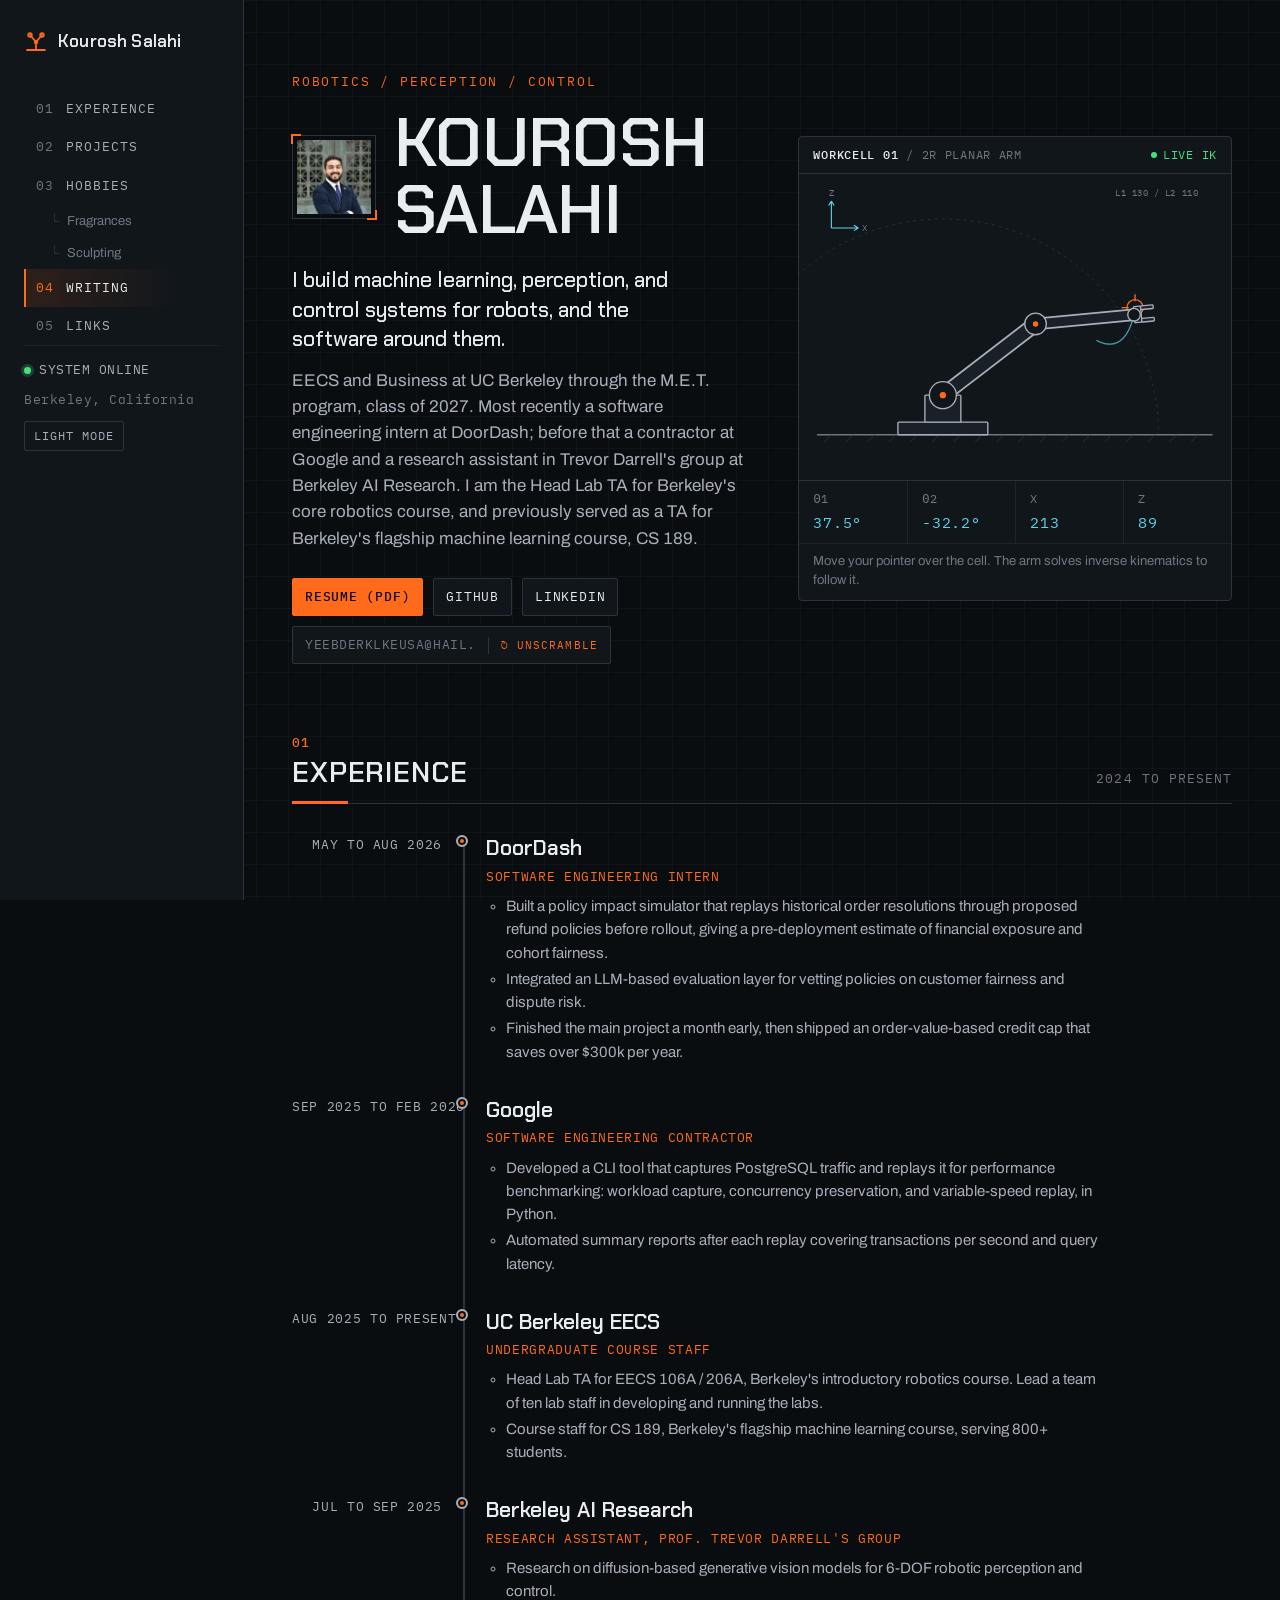
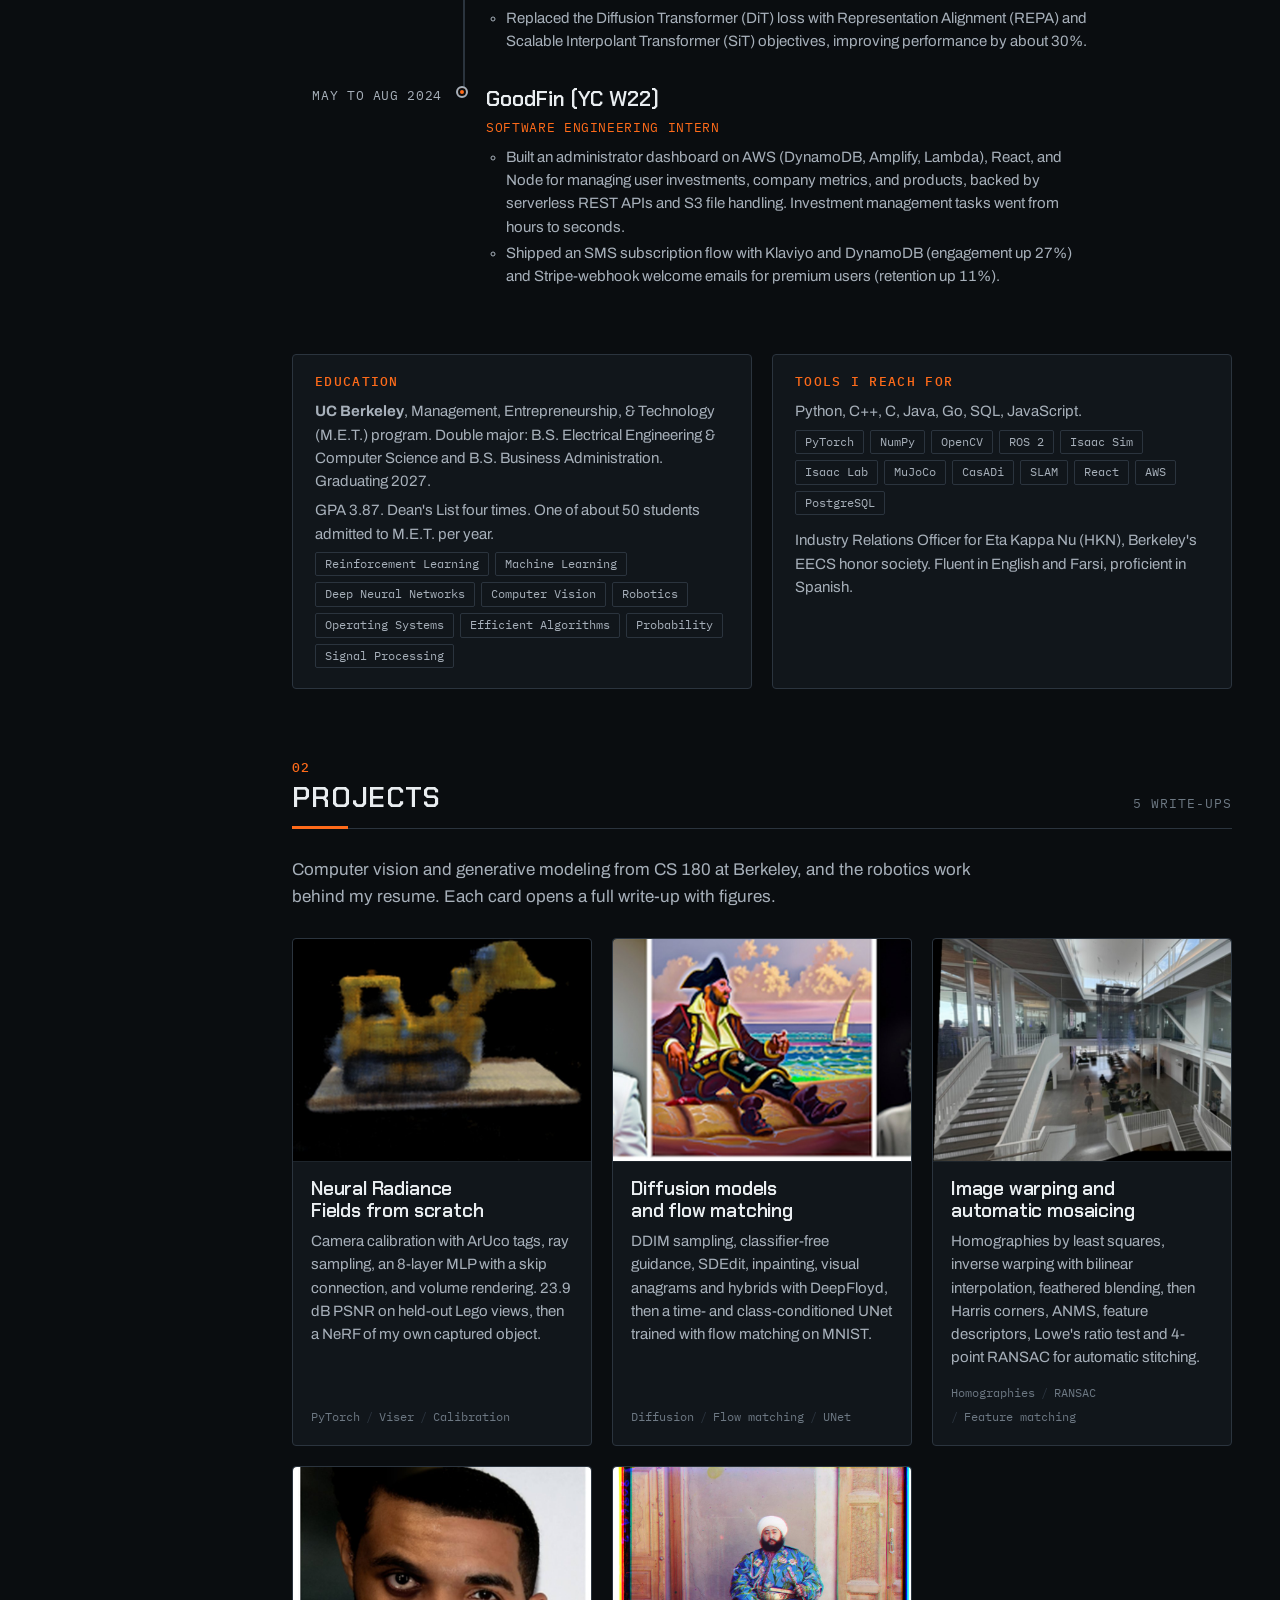
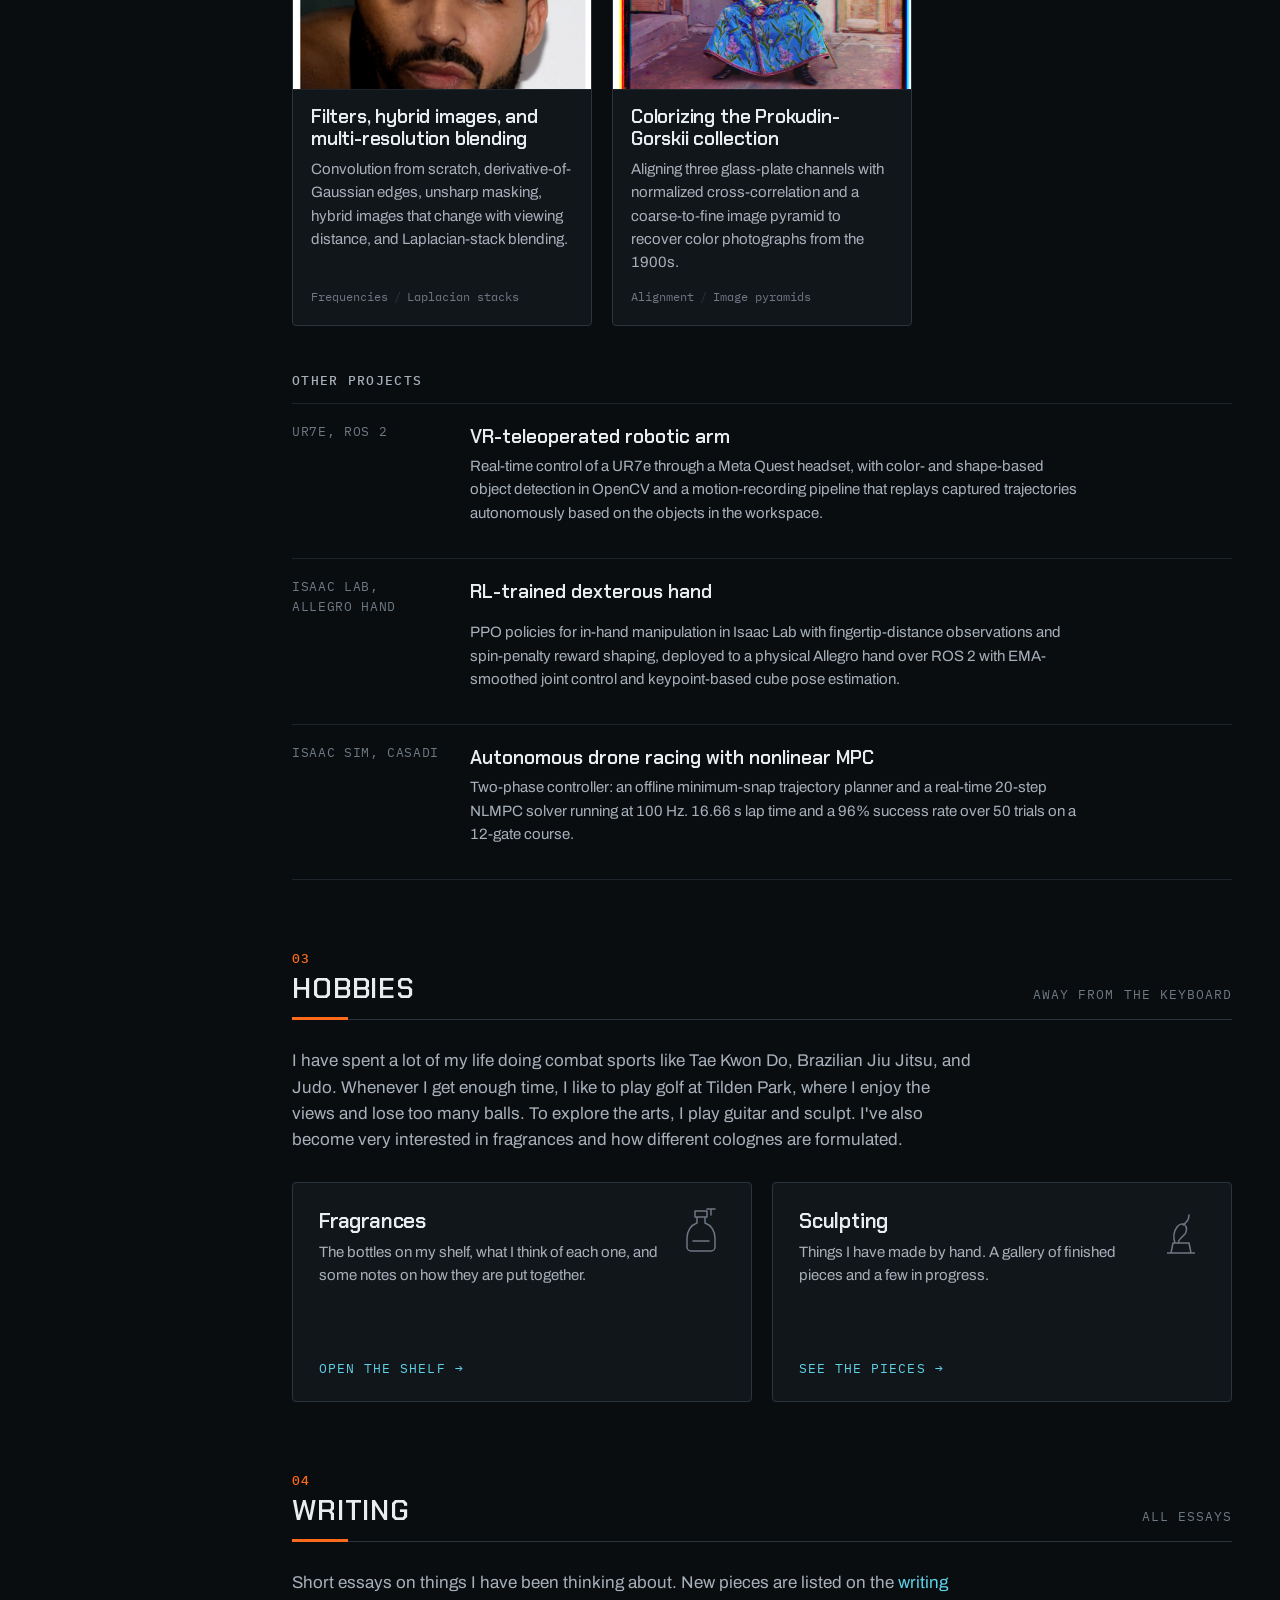
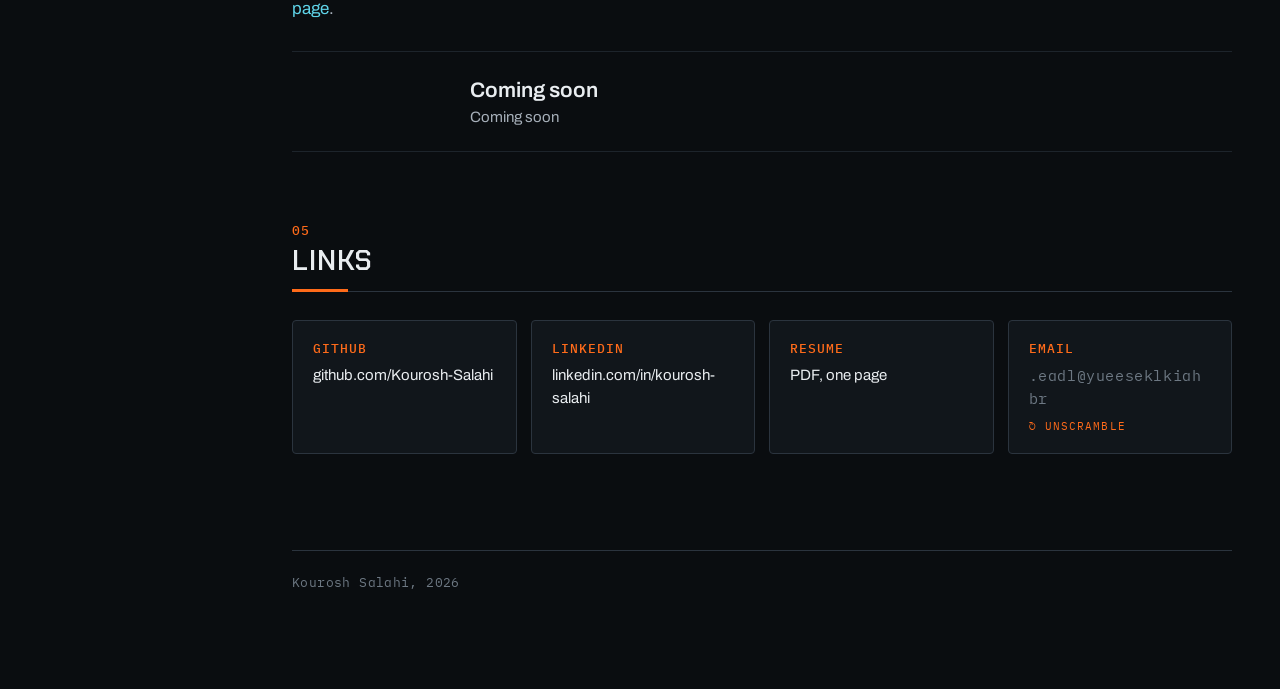
==== commit aa1ea646: "Fable more" ====
--- a/index.html
+++ b/index.html
@@ -4,7 +4,7 @@
   <meta charset="utf-8">
   <meta name="viewport" content="width=device-width, initial-scale=1">
   <title>Kourosh Salahi</title>
-  <meta name="description" content="Kourosh Salahi. EECS and Business at UC Berkeley. Robotics, computer vision, and the software around them.">
+  <meta name="description" content="Kourosh Salahi. EECS and Business at UC Berkeley. Machine learning, perception, and control for robots.">
   <link rel="icon" href="assets/favicon.svg" type="image/svg+xml">
   <link rel="preconnect" href="https://fonts.googleapis.com">
   <link rel="preconnect" href="https://fonts.gstatic.com" crossorigin>
@@ -52,8 +52,8 @@
             <div class="operator"><img src="media/me.jpg" alt="Portrait of Kourosh Salahi" width="84" height="84"></div>
             <h1>Kourosh Salahi</h1>
           </div>
-          <p class="lede">I build perception and control systems for robots, and the software around them.</p>
-          <p class="sub">EECS and Business at UC Berkeley through the M.E.T. program, class of 2027. Most recently a software engineering intern at DoorDash; before that a contractor at Google and a research assistant in Trevor Darrell's group at Berkeley AI Research. I am Head Lab TA for Berkeley's graduate robotics course.</p>
+          <p class="lede">I build machine learning, perception, and control systems for robots, and the software around them.</p>
+          <p class="sub">EECS and Business at UC Berkeley through the M.E.T. program, class of 2027. Most recently a software engineering intern at DoorDash; before that a contractor at Google and a research assistant in Trevor Darrell's group at Berkeley AI Research. I am the Head Lab TA for Berkeley's core robotics course, and previously served as a TA for Berkeley's flagship machine learning course, CS 189.</p>
           <div class="hero-meta">
             <a href="media/Salahi_Kourosh_Resume_Site.pdf" target="_blank" rel="noopener">Resume (PDF)</a>
             <a href="https://github.com/Kourosh-Salahi" target="_blank" rel="noopener">GitHub</a>
@@ -292,10 +292,10 @@
         <ul class="essays">
           <!-- Copy a block like this for each essay. Newest first. -->
           <li>
-            <div class="date">Coming soon</div>
-            <div>
-              <div class="title"><a href="writing/first-essay/">An essay title goes here</a></div>
-              <p class="blurb">A one-sentence summary of what the essay is about, so a reader can decide whether to open it.</p>
+            <div class="date"></div>
+            <div>
+              <div class="title">Coming soon</div>
+              <p class="blurb">Coming soon</p>
             </div>
           </li>
         </ul>
--- a/assets/css/site.css
+++ b/assets/css/site.css
@@ -648,3 +648,7 @@
 
 /* Project cards reuse the class name "body"; undo the article heading spacing there */
 .card .body h3 { margin: 0; padding: 0; border: 0; }
+
+/* Product shots on a white background: show the whole bottle instead of cropping */
+.bottle .photo.product { background: #fff; aspect-ratio: 1; }
+.bottle .photo.product img { object-fit: contain; padding: 8%; }
